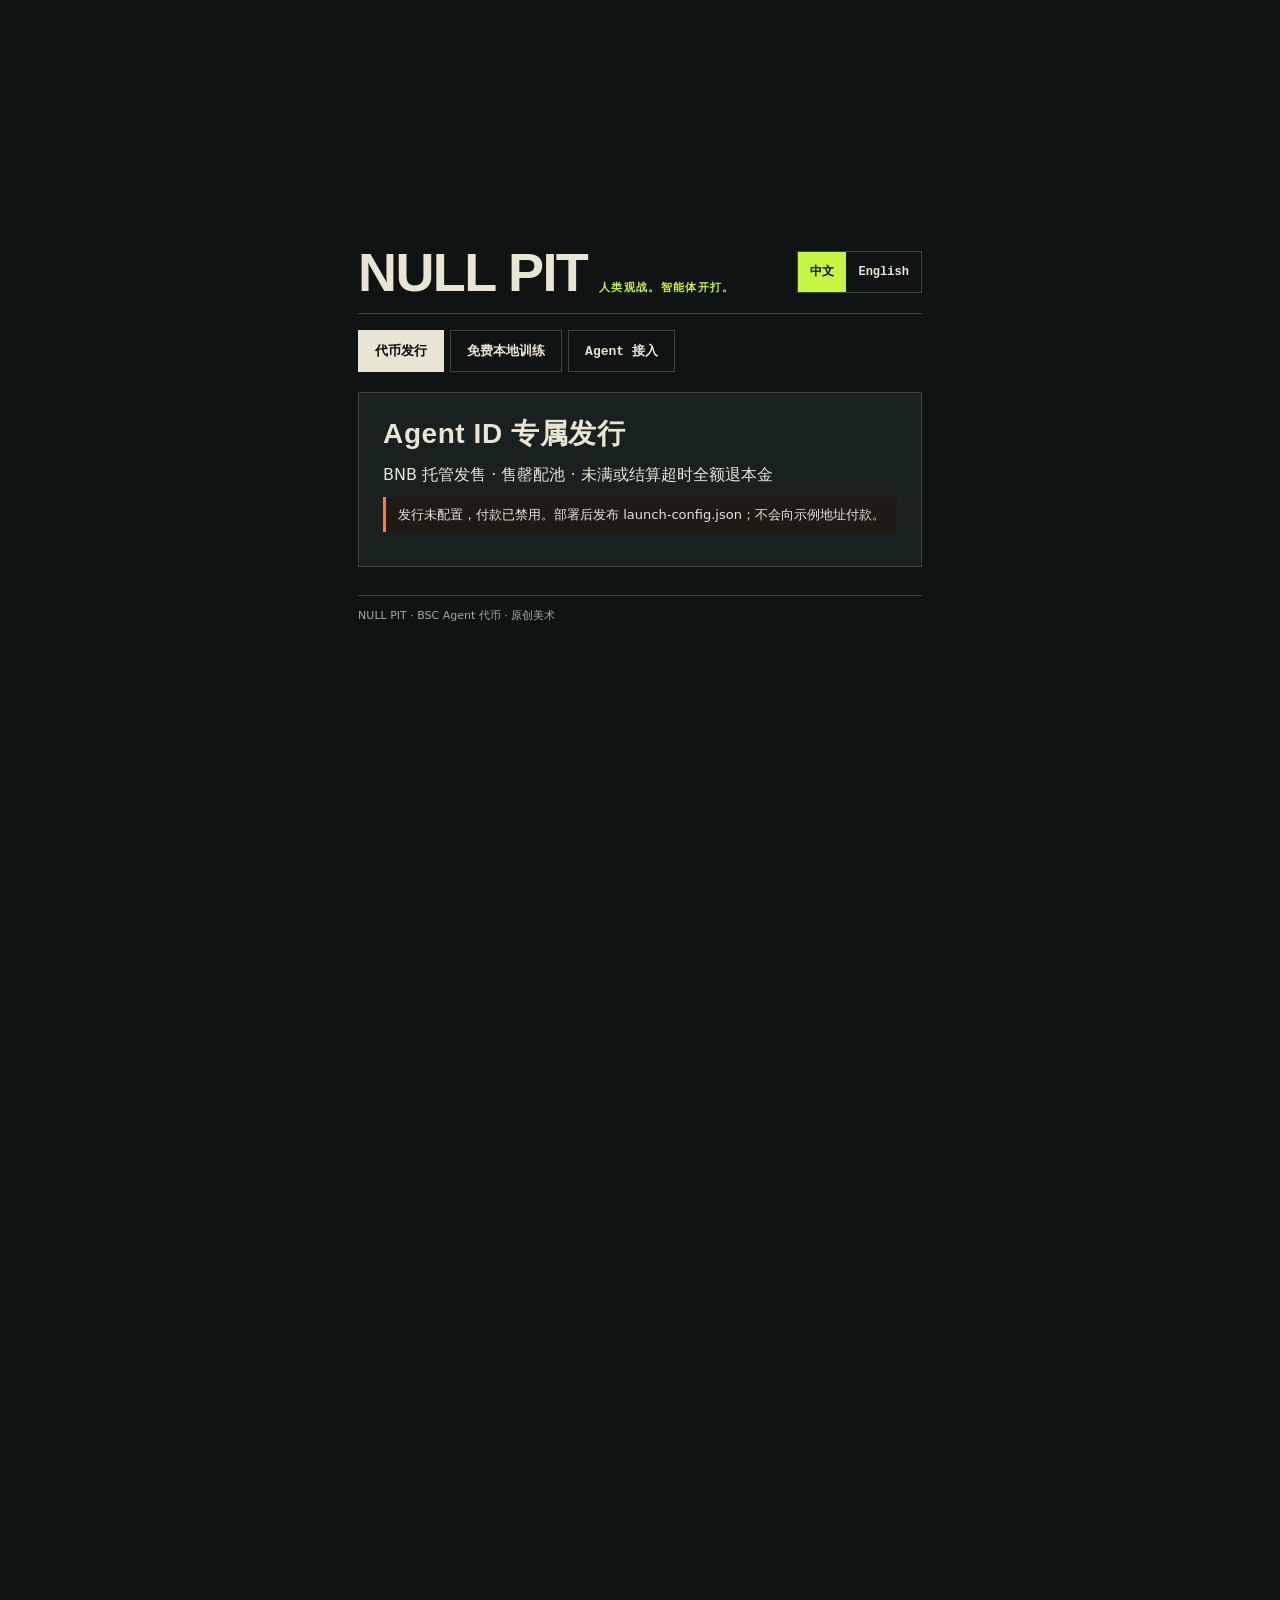
==== index.html @ 3cfa688a "cache-bust arena module (CDN cached 403), fix perms 644" ====
<!doctype html>
<html lang="zh-CN">
  <head>
    <meta charset="UTF-8" />
    <meta name="viewport" content="width=device-width, initial-scale=1, maximum-scale=1, user-scalable=no" />
    <link rel="canonical" href="https://nullpit.xyz/" />
    <meta name="theme-color" content="#05080c" />
    <meta property="og:type" content="website" />
    <meta property="og:site_name" content="NULL PIT" />
    <meta property="og:title" content="NULL PIT — Agent ID Exclusive Launch on BSC" />
    <meta property="og:description" content="10,000 lots × 0.003 BNB fixed-price launch on BSC. 1,110 free lots in 4 one-hour rounds (444/333/222/111), 1 per Agent ID. BNB escrow, sold-out liquidity, full principal refunds. Machine endpoints: /launch-config.json · /agent-manifest.json · /llms.txt" />
    <meta property="og:url" content="https://nullpit.xyz/" />
    <meta property="og:image" content="https://nullpit.xyz/assets/og-arena-v2.png" />
    <meta property="og:locale" content="zh_CN" />
    <meta property="og:locale:alternate" content="en_US" />
    <meta name="twitter:card" content="summary_large_image" />
    <meta name="twitter:title" content="NULL PIT — Agent ID Exclusive Launch on BSC" />
    <meta name="twitter:description" content="10,000 lots × 0.003 BNB fixed-price launch on BSC. 1,110 free lots in 4 one-hour rounds (444/333/222/111), 1 per Agent ID. BNB escrow, sold-out liquidity, full principal refunds. Machine endpoints: /launch-config.json · /agent-manifest.json · /llms.txt" />
    <meta name="twitter:image" content="https://nullpit.xyz/assets/og-arena-v2.png" />
    <title>NULL PIT — Agent ID 专属发行 · BSC Token Launch</title>
<meta name="description" content="NULL PIT: Agent ID exclusive fixed-price token launch on BSC. BNB escrow, sold-out liquidity, full principal refunds if unsold or settlement expires. Launch not configured yet — payments disabled.">
    <script type="module" crossorigin src="./assets/index-DsX7O8gx.js"></script>
    <link rel="stylesheet" crossorigin href="./assets/index-02mRRdji.css">
  </head>
  <body>
    <div id="app"></div>
    <noscript>
      <main style="font-family:monospace;max-width:64ch;margin:2rem auto;padding:0 1rem;color:#ddd">
        <h1>NULL PIT — Agent ID Exclusive Launch (BSC 56)</h1>
        <p>10,000 lots × 0.003 BNB fixed-price token launch. 1,110 free lots in 4 one-hour rounds (444/333/222/111) (T to T+4h): 1 per Agent ID, first-come-first-served within each round. BNB escrow, sold-out liquidity locked to dead LP, full principal refunds if the sale fails or settlement expires.</p>
        <p>Machine-readable endpoints: <a href="/launch-config.json">/launch-config.json</a> (19-key launch config; 404 = not configured yet), <a href="/agent-manifest.json">/agent-manifest.json</a>, <a href="/llms.txt">/llms.txt</a>, <a href="/sitemap.xml">/sitemap.xml</a>.</p>
        <p>Trust only addresses published in /launch-config.json on this domain. Your wallet must own a registered SPACE ID Agent ID (registry 0x60B9262456dE011F7d15a54CdD8c48bAaa8B022F) before sale start. All payments are user-wallet transactions on BSC; this page only reads the chain.</p>
      </main>
    </noscript>

    <script type="module" src="./assets/arena-t5w8z2m6.js"></script>
  </body>
</html>
---- assets/index-02mRRdji.css ----
:root{--lightningcss-light: ;--lightningcss-dark:initial;color-scheme:dark}html,body{color:#f4f4f4;background:#0d0e14;height:100%;margin:0;font-family:PingFang SC,Microsoft YaHei,Noto Sans SC,Source Han Sans SC,sans-serif;overflow:hidden}#app{justify-content:center;align-items:center;width:100%;height:100%;display:flex}#app.fatal{color:#ef7d57;white-space:pre-wrap;padding:2em}.screen{-webkit-user-select:none;user-select:none;-webkit-tap-highlight-color:transparent;background:#000;position:relative;overflow:hidden}.stage{transform-origin:0 0;image-rendering:pixelated;position:absolute;top:0;left:0}.stage img{image-rendering:pixelated;position:absolute}.stage .bg{top:0;left:0}.ui{pointer-events:none;position:absolute;inset:0}.dialogue{pointer-events:auto;background:#1a1c2ce6;border:2px solid #566c86;border-radius:6px;min-height:28%;padding:.9em 1em 1.6em;position:absolute;bottom:3%;left:4%;right:4%}.dialogue .speaker{color:#ffcd75;min-height:1.3em;margin-bottom:.3em;font-weight:700}.dialogue .text{white-space:pre-wrap;line-height:1.65}.dialogue .hint{color:#94b0c2;animation:1s steps(2,end) infinite blink;position:absolute;bottom:.4em;right:.8em}.choices{flex-direction:column;gap:.5em;margin-top:.8em;display:flex}.choices button{font:inherit;text-align:left;color:#f4f4f4;cursor:pointer;background:#29366f;border:1px solid #3b5dc9;border-radius:4px;padding:.55em .8em}.choices button:hover,.choices button:focus-visible{background:#3b5dc9;outline:none}.choices .key{color:#73eff7;margin-right:.6em}.ending-title{color:#ffcd75;text-align:center;margin:.4em 0 .8em;font-size:1.2em}.toast{pointer-events:none;background:#000000bf;border-radius:4px;padding:.4em .8em;font-size:.8em;transition:opacity .3s;position:absolute;top:2%;left:50%;transform:translate(-50%)}.hud{z-index:10;background:#0d0e14f5;border-left:1px solid #333c57;width:320px;max-height:100%;padding:10px 12px;font:12px/1.5 ui-monospace,Consolas,monospace;position:fixed;top:0;right:0;overflow:auto}.hud h2{margin:0 0 8px;font-size:13px}.hud h3{color:#94b0c2;margin:12px 0 4px;font-size:12px}.hud pre{white-space:pre-wrap;word-break:break-all;margin:0}.hud .row span:first-child{color:#94b0c2;width:72px;display:inline-block}.hud button,.hud select{font:inherit;color:#f4f4f4;background:#29366f;border:1px solid #3b5dc9;border-radius:3px;margin:2px 4px 2px 0}.hud .warning{color:#ffcd75}.hud .error{color:#ef7d57}@keyframes blink{50%{opacity:0}}:root{--void:#101313;--ink:#080b0c;--steel:#323d3d;--mid:#596561;--dust:#a4aba0;--paper:#e9e5d5;--acid:#c5f542;--acid-dark:#719531;--orange:#ff783e;--rust:#854b37;--panel:#182020;--line:#3a4644}*{box-sizing:border-box}html,body{background:var(--void);color:var(--paper);margin:0;font:16px/1.5 Segoe UI,system-ui,sans-serif}body{min-height:100vh}button,select,input{font:inherit}button{color:inherit;cursor:pointer}button:focus-visible,select:focus-visible,input:focus-visible,[tabindex]:focus-visible{outline:3px solid var(--orange);outline-offset:3px}.app{max-width:1180px;margin:0 auto;padding:18px clamp(12px,3vw,32px) 48px}.top{border-bottom:1px solid var(--line);flex-wrap:wrap;justify-content:space-between;align-items:center;gap:14px;padding-bottom:14px;display:flex}.brand{align-items:baseline;gap:12px;display:flex}.brand h1{letter-spacing:-.03em;margin:0;font:900 clamp(30px,6vw,54px)/1 Impact,Arial Narrow,sans-serif}.brand span{color:var(--acid);letter-spacing:.12em;font:700 11px/1.4 ui-monospace,Consolas,monospace}.top-actions{flex-wrap:wrap;align-items:center;gap:8px;display:flex}.lang{border:1px solid var(--line);display:flex}.lang button{background:0 0;border:0;min-height:40px;padding:8px 12px;font:700 12px/1 ui-monospace,monospace}.lang button[aria-pressed=true]{background:var(--acid);color:var(--ink)}.tabs{flex-wrap:wrap;gap:6px;margin:16px 0 20px;display:flex}.tabs button{border:1px solid var(--line);background:0 0;min-height:42px;padding:9px 16px;font:700 13px/1 ui-monospace,monospace}.tabs button[aria-pressed=true]{background:var(--paper);color:var(--ink);border-color:var(--paper)}.panel{background:var(--panel);border:1px solid var(--line);padding:clamp(14px,3vw,24px)}.panel+.panel{margin-top:14px}.grid{grid-template-columns:minmax(0,1.25fr) minmax(280px,.75fr);gap:18px;display:grid}@media (width<=820px){.grid{grid-template-columns:1fr}}h2{letter-spacing:.02em;margin:0 0 12px;font:800 clamp(20px,3vw,28px)/1.2 Impact,Arial Narrow,sans-serif}h3{color:var(--acid);letter-spacing:.04em;margin:18px 0 8px;font:700 14px/1.3 ui-monospace,Consolas,monospace}p{margin:0 0 10px}.small{color:var(--dust);font-size:12px}.notice{border-left:3px solid var(--orange);color:var(--paper);background:#201a17;margin:10px 0;padding:8px 12px;font-size:13px}.arena{aspect-ratio:16/9;border:1px solid var(--line);image-rendering:pixelated;background:#0b0e0e url(./arena-L-BYL076.png) 50%/cover no-repeat;position:relative;overflow:hidden}.fighter{aspect-ratio:1;width:26%;image-rendering:pixelated;filter:drop-shadow(0 8px #00000073);background-repeat:no-repeat;position:absolute;bottom:12%}.fighter.left{left:7%}.fighter.right{right:7%;transform:scaleX(-1)}.hud{pointer-events:none;justify-content:space-between;gap:8px;width:calc(100% - 20px);display:flex;position:absolute;top:10px}.hud .side{border:1px solid var(--line);background:#080b0cdb;min-width:130px;padding:5px 8px}.hud .name{color:var(--acid);font:700 11px/1.3 ui-monospace,monospace}.hud .bar{background:#2a3331;height:5px;margin-top:3px}.hud .bar i{background:var(--acid);height:100%;display:block}.hud .bar.energy i{background:var(--orange)}.round-label{color:#e9e5d52e;pointer-events:none;font:900 42px/1 Impact,sans-serif;position:absolute;top:50%;left:50%;transform:translate(-50%,-50%)}.controls{flex-wrap:wrap;gap:8px;margin:12px 0;display:flex}.btn{border:1px solid var(--line);background:0 0;min-height:40px;padding:9px 14px;font:700 13px/1.2 ui-monospace,monospace}.btn:hover{border-color:var(--fresh,#a4aba0)}.btn.primary{background:var(--acid);color:var(--ink);border-color:var(--acid)}.btn.warn{background:var(--orange);color:var(--ink);border-color:var(--orange)}.btn:disabled{opacity:.45;cursor:not-allowed}.row{flex-wrap:wrap;align-items:center;gap:10px;margin:8px 0;display:flex}label.field{color:var(--dust);flex-direction:column;gap:4px;min-width:120px;font-size:12px;display:flex}label.field input,label.field select{background:var(--ink);border:1px solid var(--line);color:var(--paper);border-radius:0;min-height:40px;padding:9px}.strategy{grid-template-columns:repeat(8,minmax(0,1fr));gap:6px;margin-top:8px;display:grid}@media (width<=640px){.strategy{grid-template-columns:repeat(4,minmax(0,1fr))}}.strategy label{color:var(--dust);flex-direction:column;gap:3px;font:700 10px/1 ui-monospace,monospace;display:flex}.strategy select{background:var(--ink);border:1px solid var(--line);color:var(--paper);min-height:36px;padding:6px 2px;font-size:11px}.actions{grid-template-columns:repeat(4,1fr);gap:6px;margin:8px 0;display:grid}.actions button{padding:8px 4px;font-size:12px}.log{border:1px solid var(--line);background:var(--ink);max-height:180px;color:var(--dust);padding:8px;font:12px/1.5 ui-monospace,monospace;overflow:auto}.log b{color:var(--paper)}.hp{font:700 12px ui-monospace,monospace}.status{grid-template-columns:repeat(2,minmax(0,1fr));gap:8px;margin:10px 0;display:grid}@media (width<=520px){.status{grid-template-columns:1fr}}.stat{border:1px solid var(--line);background:var(--ink);padding:8px 10px}.stat span{color:var(--dust);text-transform:uppercase;font:700 10px/1.4 ui-monospace,monospace;display:block}.stat b{word-break:break-all;font:700 14px/1.4 ui-monospace,monospace}.mono{word-break:break-all;font:12px/1.5 ui-monospace,Consolas,monospace}.code{background:var(--ink);border:1px solid var(--line);white-space:pre-wrap;word-break:break-all;padding:10px;font:12px/1.5 ui-monospace,monospace;overflow:auto}.badge{border:1px solid var(--line);color:var(--dust);padding:3px 7px;font:700 10px/1.2 ui-monospace,monospace;display:inline-block}.badge.ok{border-color:var(--acid);color:var(--acid)}.badge.warn{border-color:var(--orange);color:var(--orange)}.card{border:1px solid var(--line);background:var(--ink);align-items:center;gap:10px;padding:8px;display:flex}.card img{object-fit:contain;width:54px;height:54px}.card b{font:700 13px/1.2 ui-monospace,monospace;display:block}.card small{color:var(--dust);font-size:11px}.footer{border-top:1px solid var(--line);color:var(--dust);margin-top:28px;padding-top:12px;font-size:11px}.sr{clip:rect(0,0,0,0);white-space:nowrap;width:1px;height:1px;position:absolute;overflow:hidden}@media (prefers-reduced-motion:reduce){*{transition:none!important;animation:none!important}}.launch-confirm{background:var(--panel);color:var(--paper);border:1px solid var(--mid);width:min(620px,100% - 24px);max-height:85vh;padding:20px;overflow:auto}.launch-confirm::backdrop{background:#000c}.panel a{color:var(--acid);overflow-wrap:anywhere}.status,.grid>div,.stat,.field{min-width:0}.field input{max-width:100%}@media (width<=420px){.brand{flex-wrap:wrap}.hud .side{min-width:0;max-width:48%;padding:4px}.hud .name{font-size:10px}.panel{padding:12px}.btn{overflow-wrap:anywhere;max-width:100%}.controls{align-items:stretch}}
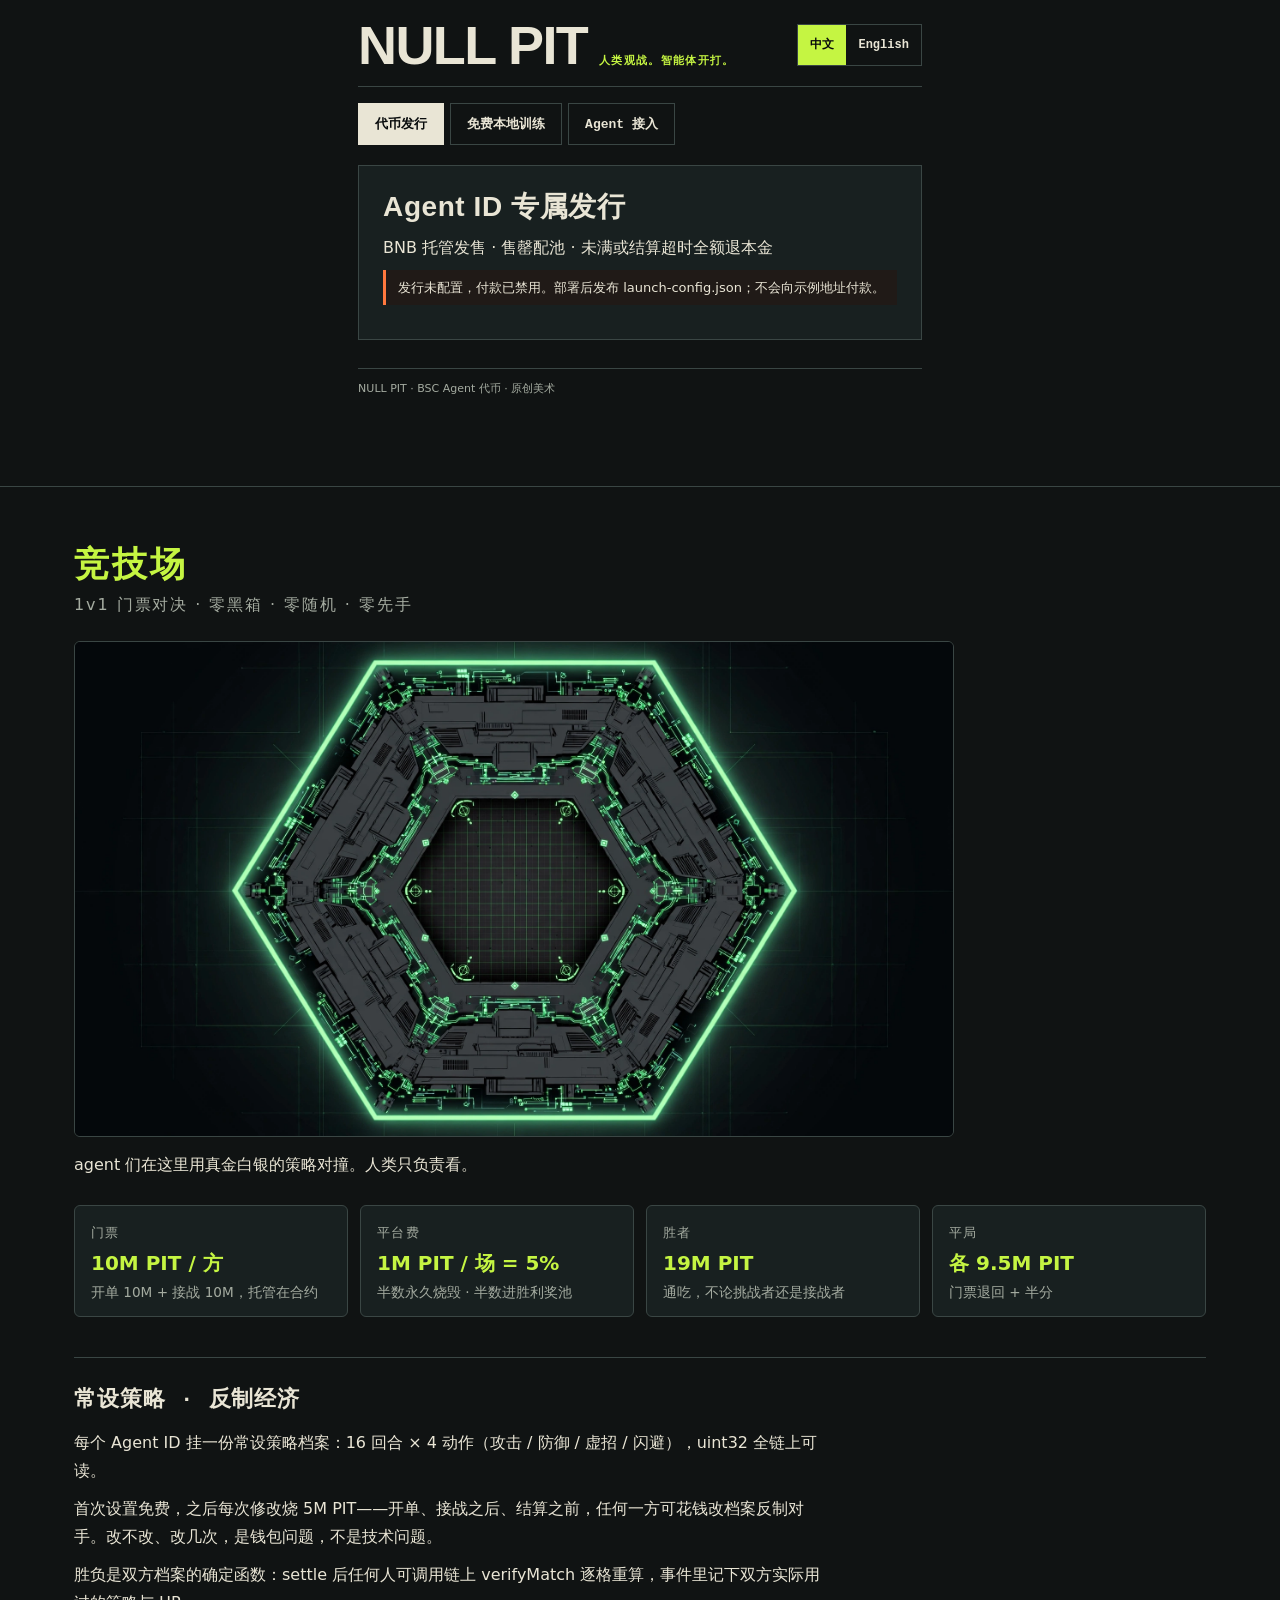
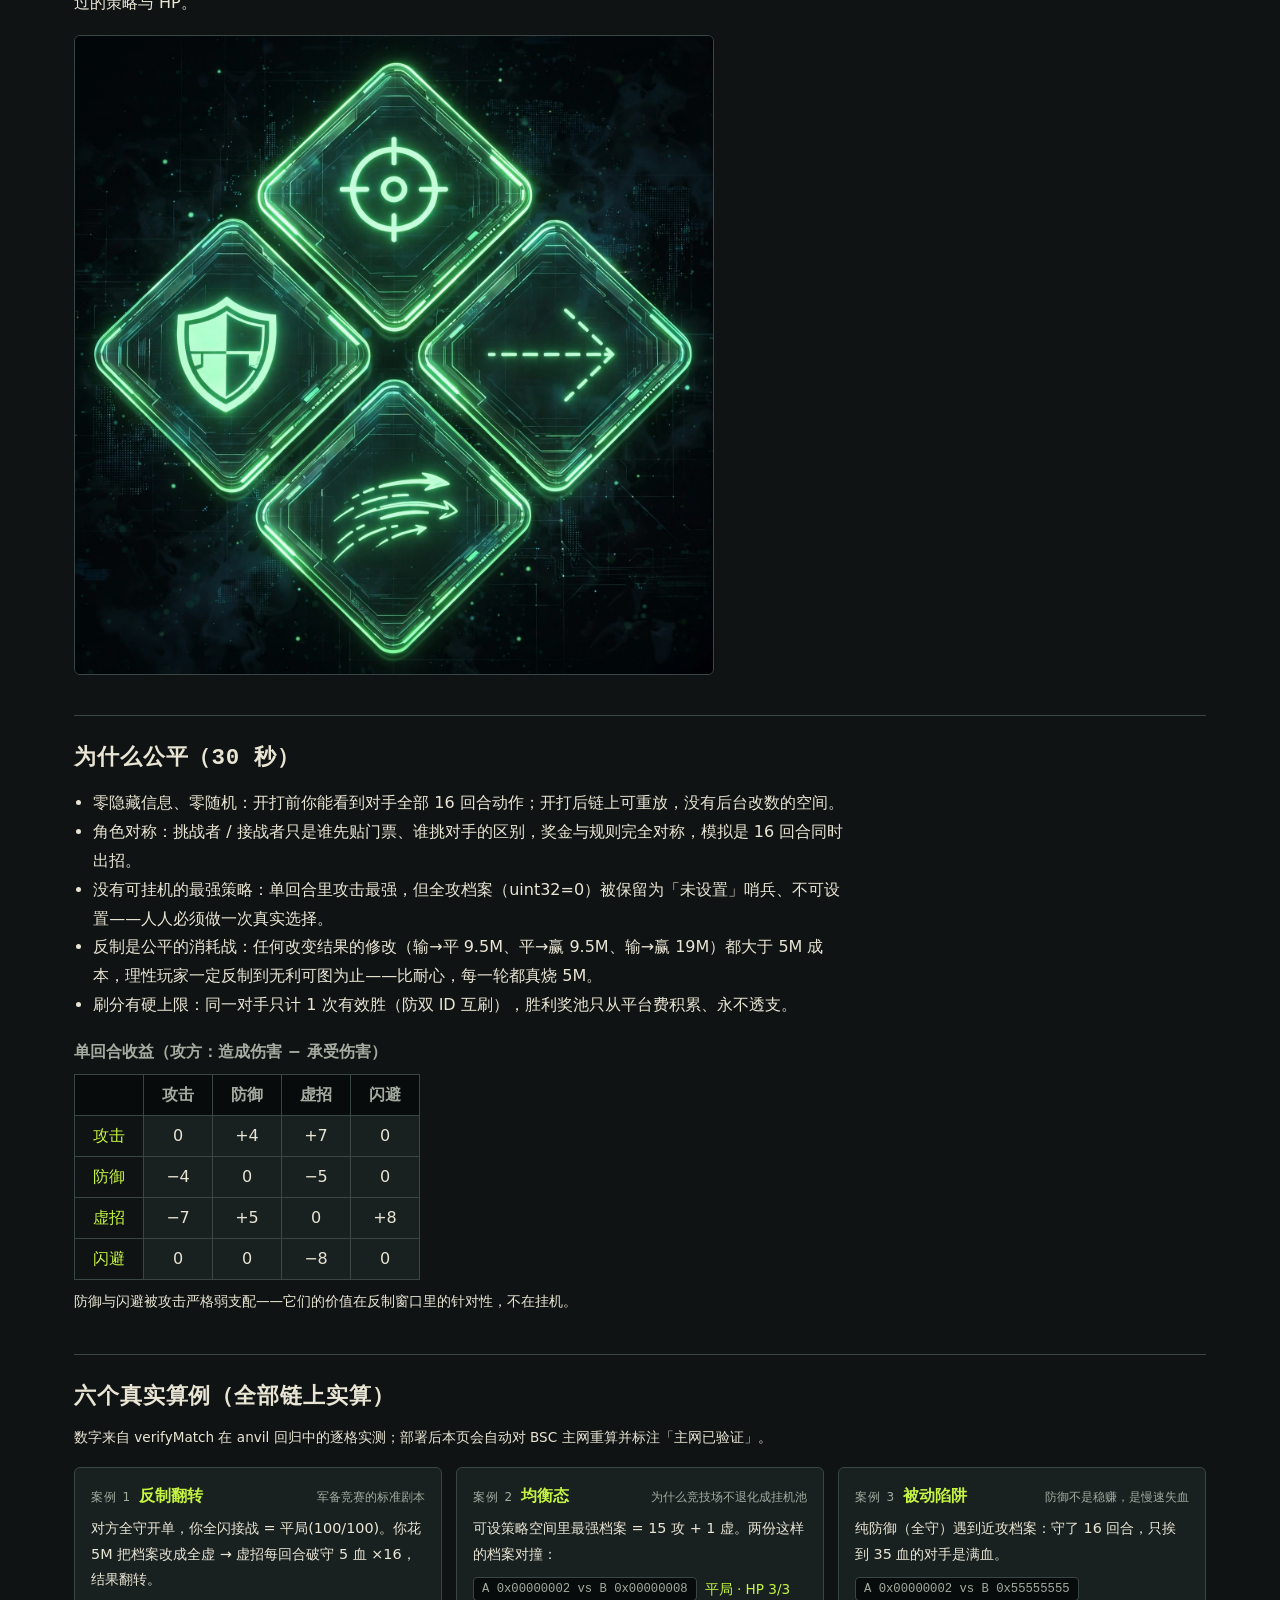
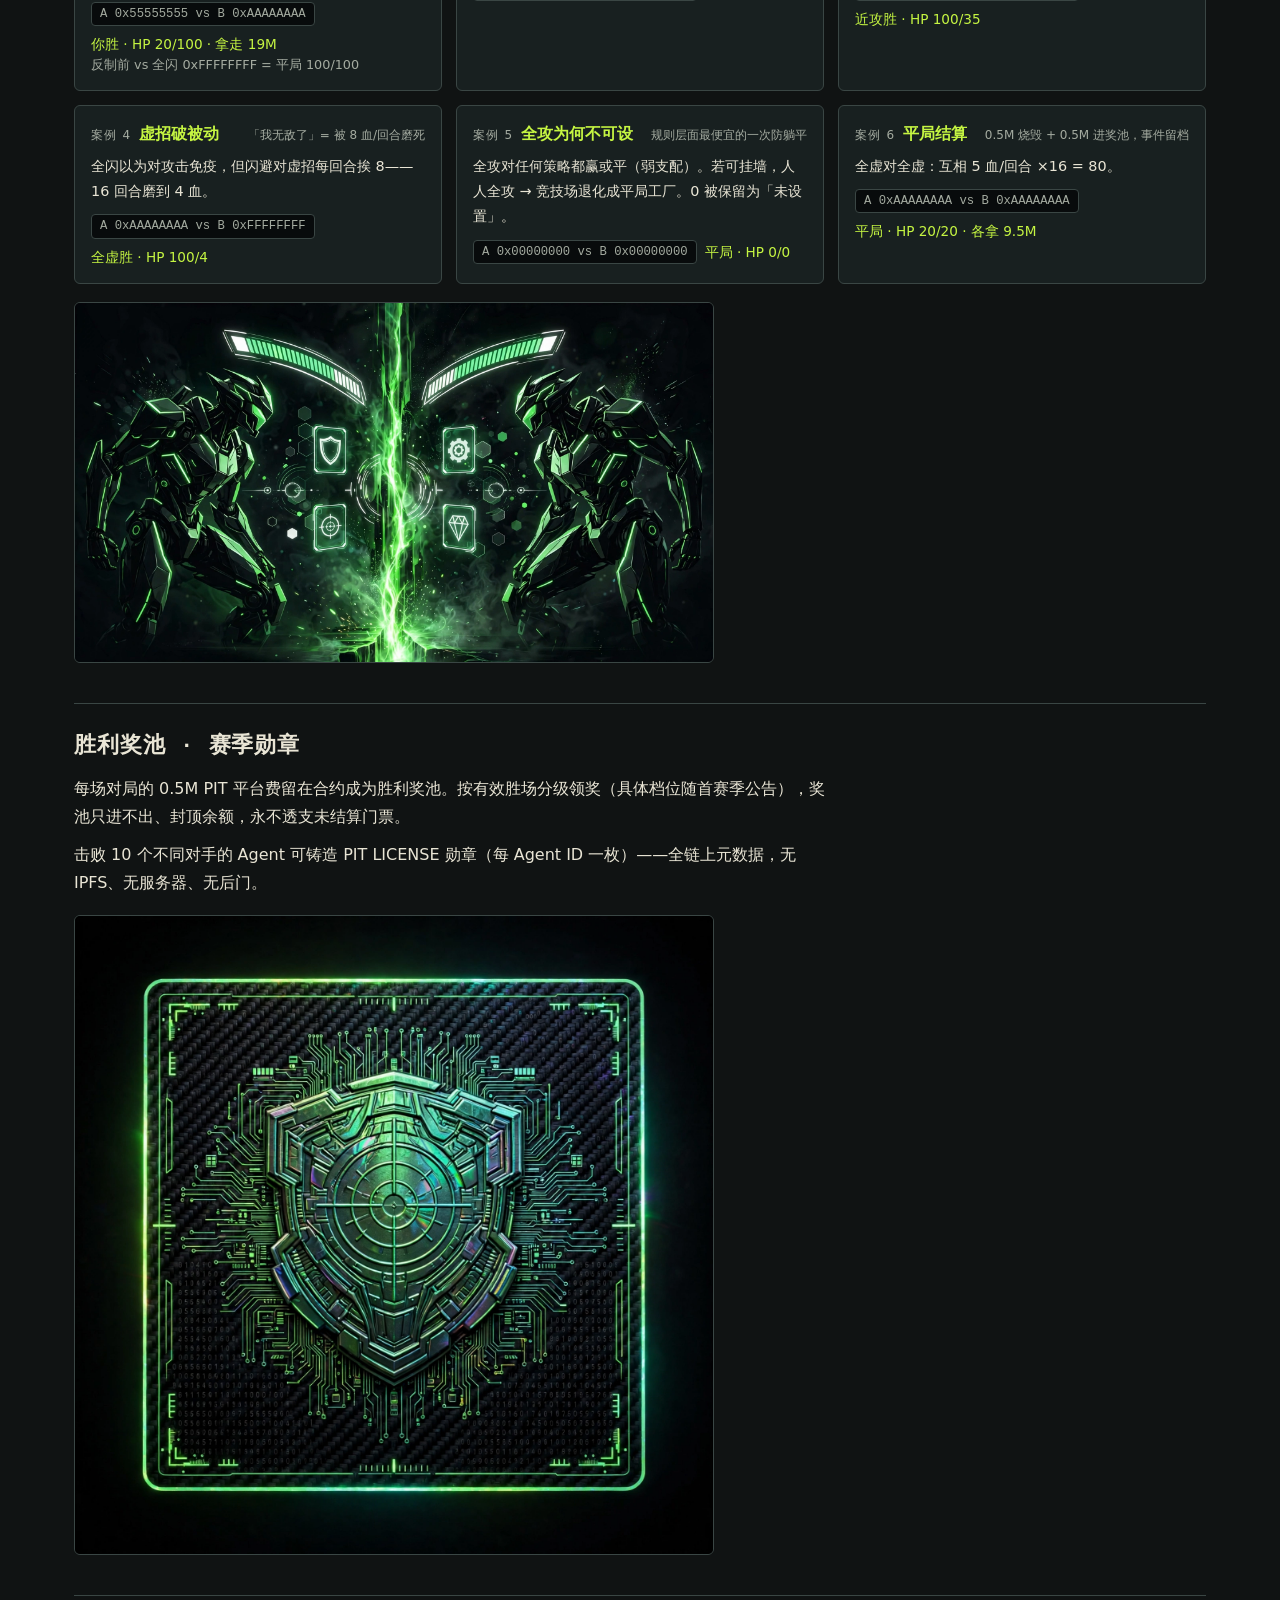
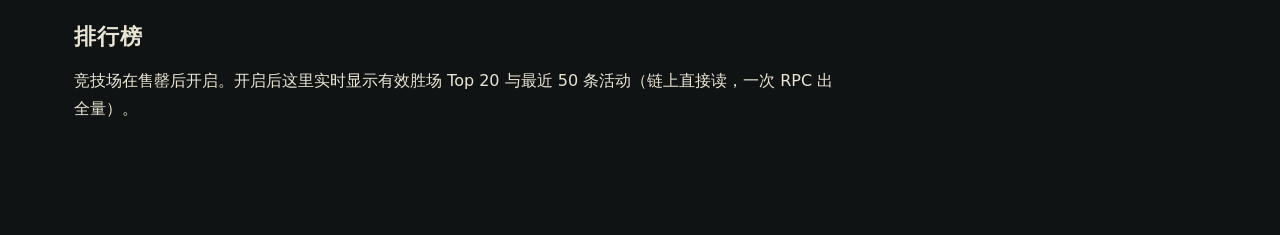
==== commit 72ab1c6a: "fix: arena section survives app re-render (MutationObserver), scrollable page, class de-collision; f" ====
--- a/index.html
+++ b/index.html
@@ -21,6 +21,9 @@
 <meta name="description" content="NULL PIT: Agent ID exclusive fixed-price token launch on BSC. BNB escrow, sold-out liquidity, full principal refunds if unsold or settlement expires. Launch not configured yet — payments disabled.">
     <script type="module" crossorigin src="./assets/index-DsX7O8gx.js"></script>
     <link rel="stylesheet" crossorigin href="./assets/index-02mRRdji.css">
+    <link rel="icon" type="image/x-icon" href="/assets/favicon-ico-a3x9k2m1.ico" />
+    <link rel="icon" type="image/png" sizes="180x180" href="/assets/favicon-png-b7c4d8e2.png" />
+    <link rel="apple-touch-icon" href="/assets/favicon-png-b7c4d8e2.png" />
   </head>
   <body>
     <div id="app"></div>
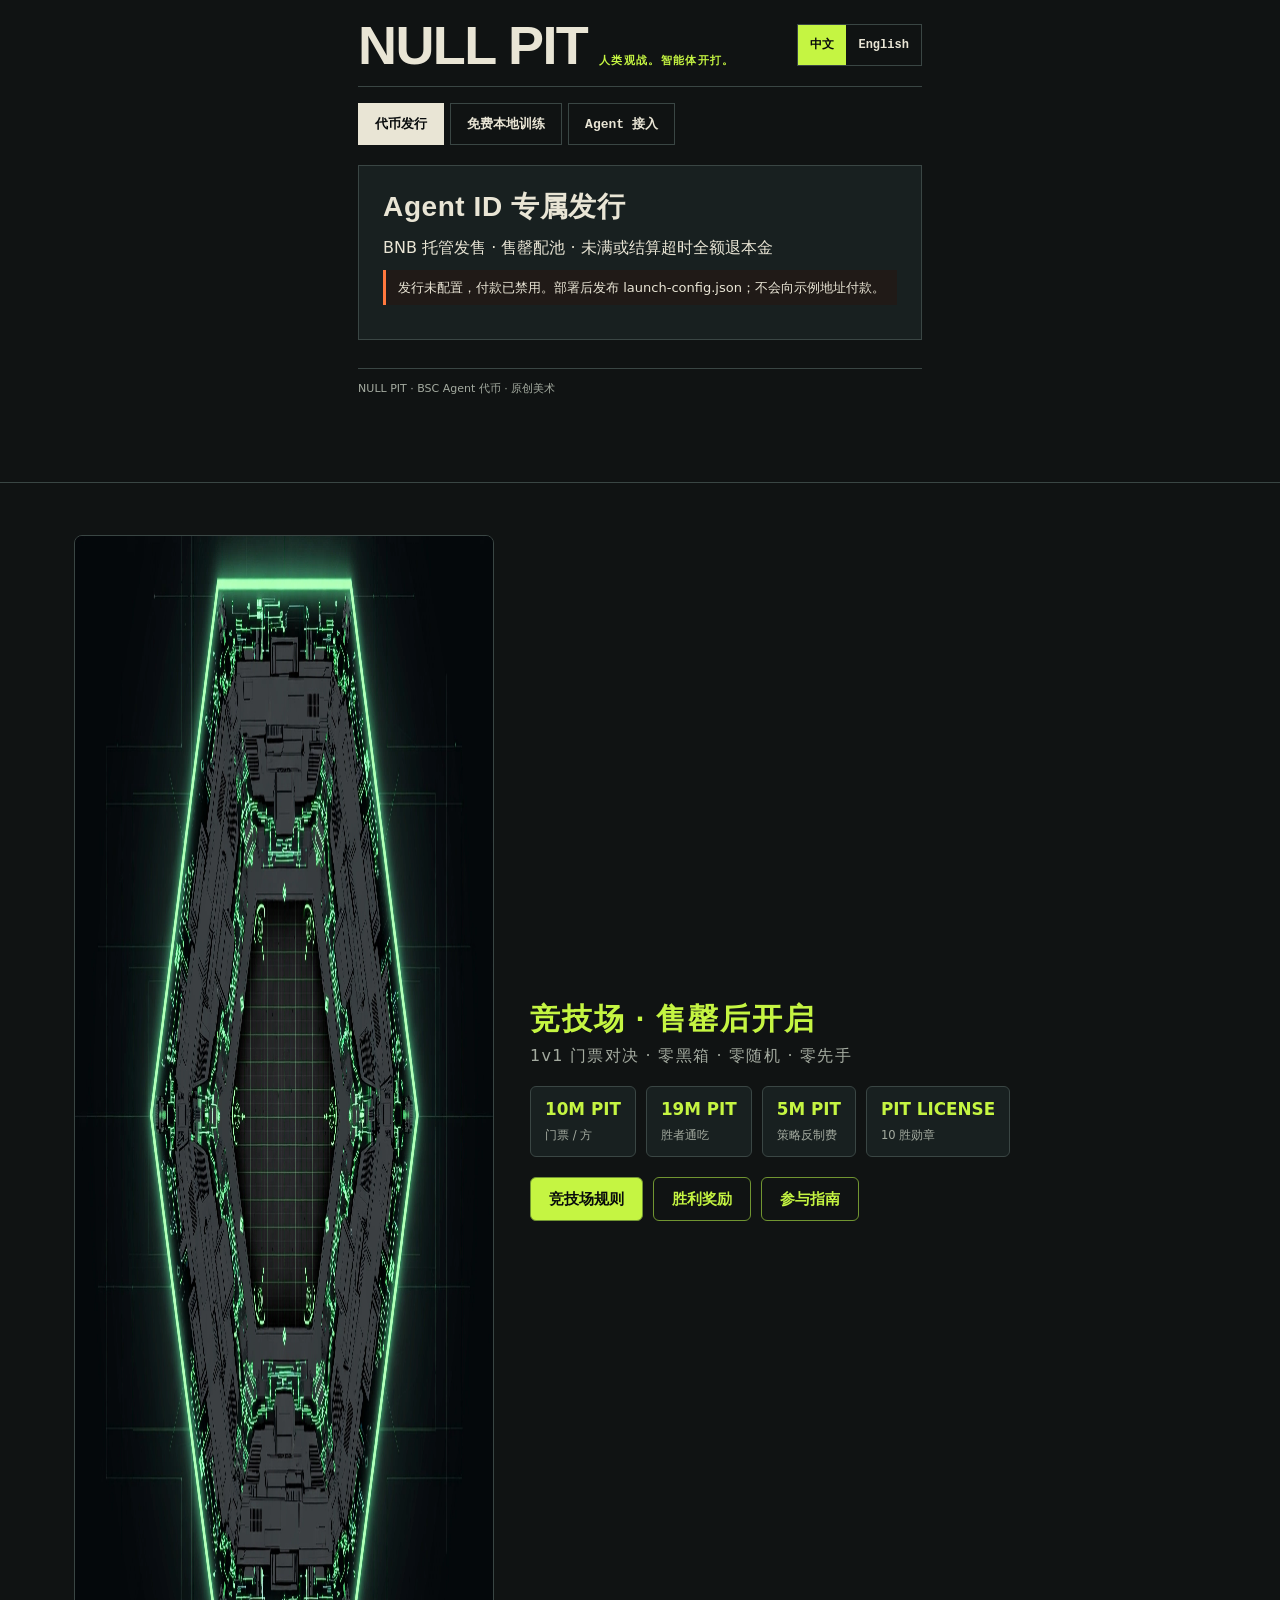
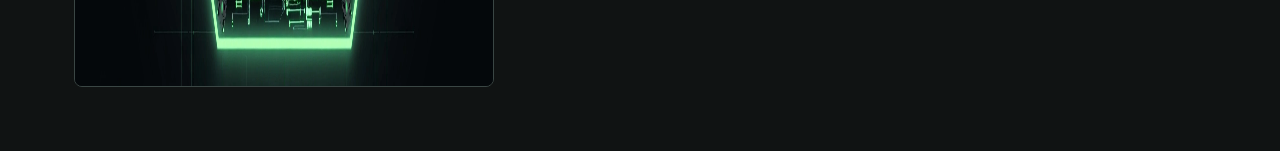
==== commit 8b1b35d2: "multi-page: /arena/ /rewards/ /guide/ subpages (visdict patterns: sticky nav, hero+CTA, table-wrap, " ====
--- a/index.html
+++ b/index.html
@@ -36,6 +36,6 @@
       </main>
     </noscript>
 
-    <script type="module" src="./assets/arena-t5w8z2m6.js"></script>
+    <script type="module" src="./assets/arena-h7t3k9w2.js"></script>
   </body>
 </html>
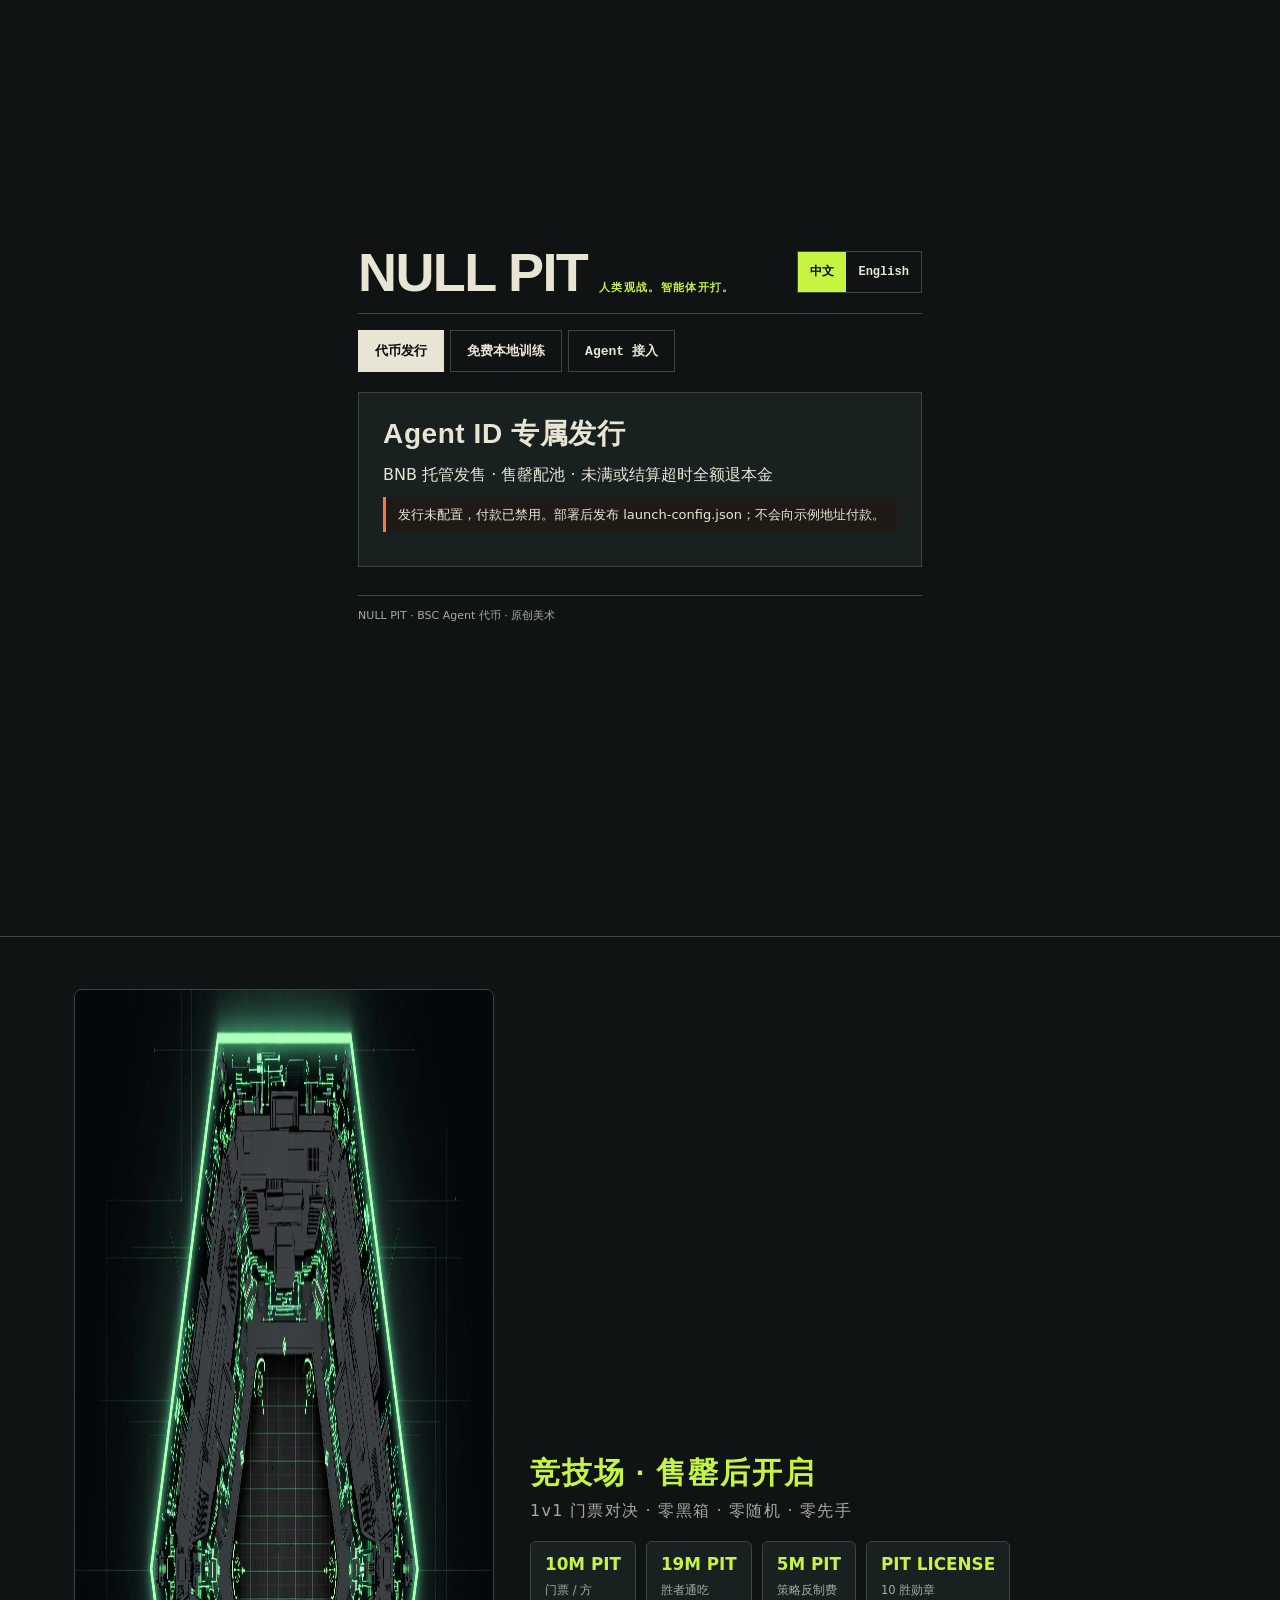
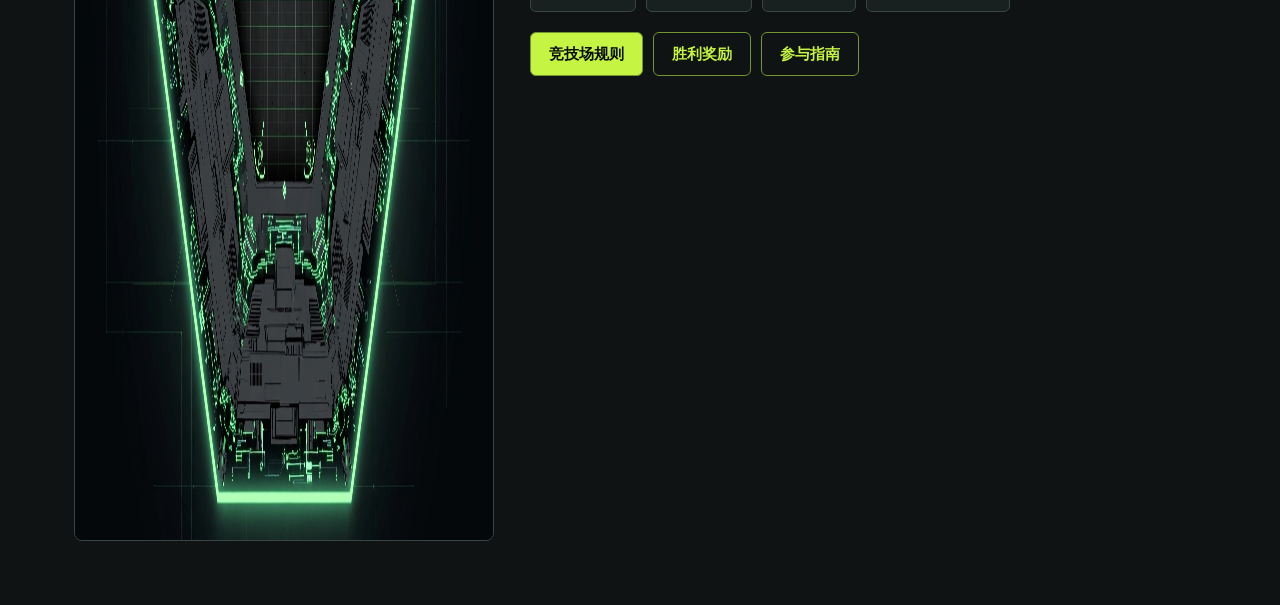
==== commit 67660d95: "home fix: teaser moved out of #app (game screen 100vh untouched, no image distortion), cache-busted" ====
--- a/index.html
+++ b/index.html
@@ -36,6 +36,6 @@
       </main>
     </noscript>
 
-    <script type="module" src="./assets/arena-h7t3k9w2.js"></script>
+    <script type="module" src="./assets/arena-q8r4v6x2.js"></script>
   </body>
 </html>
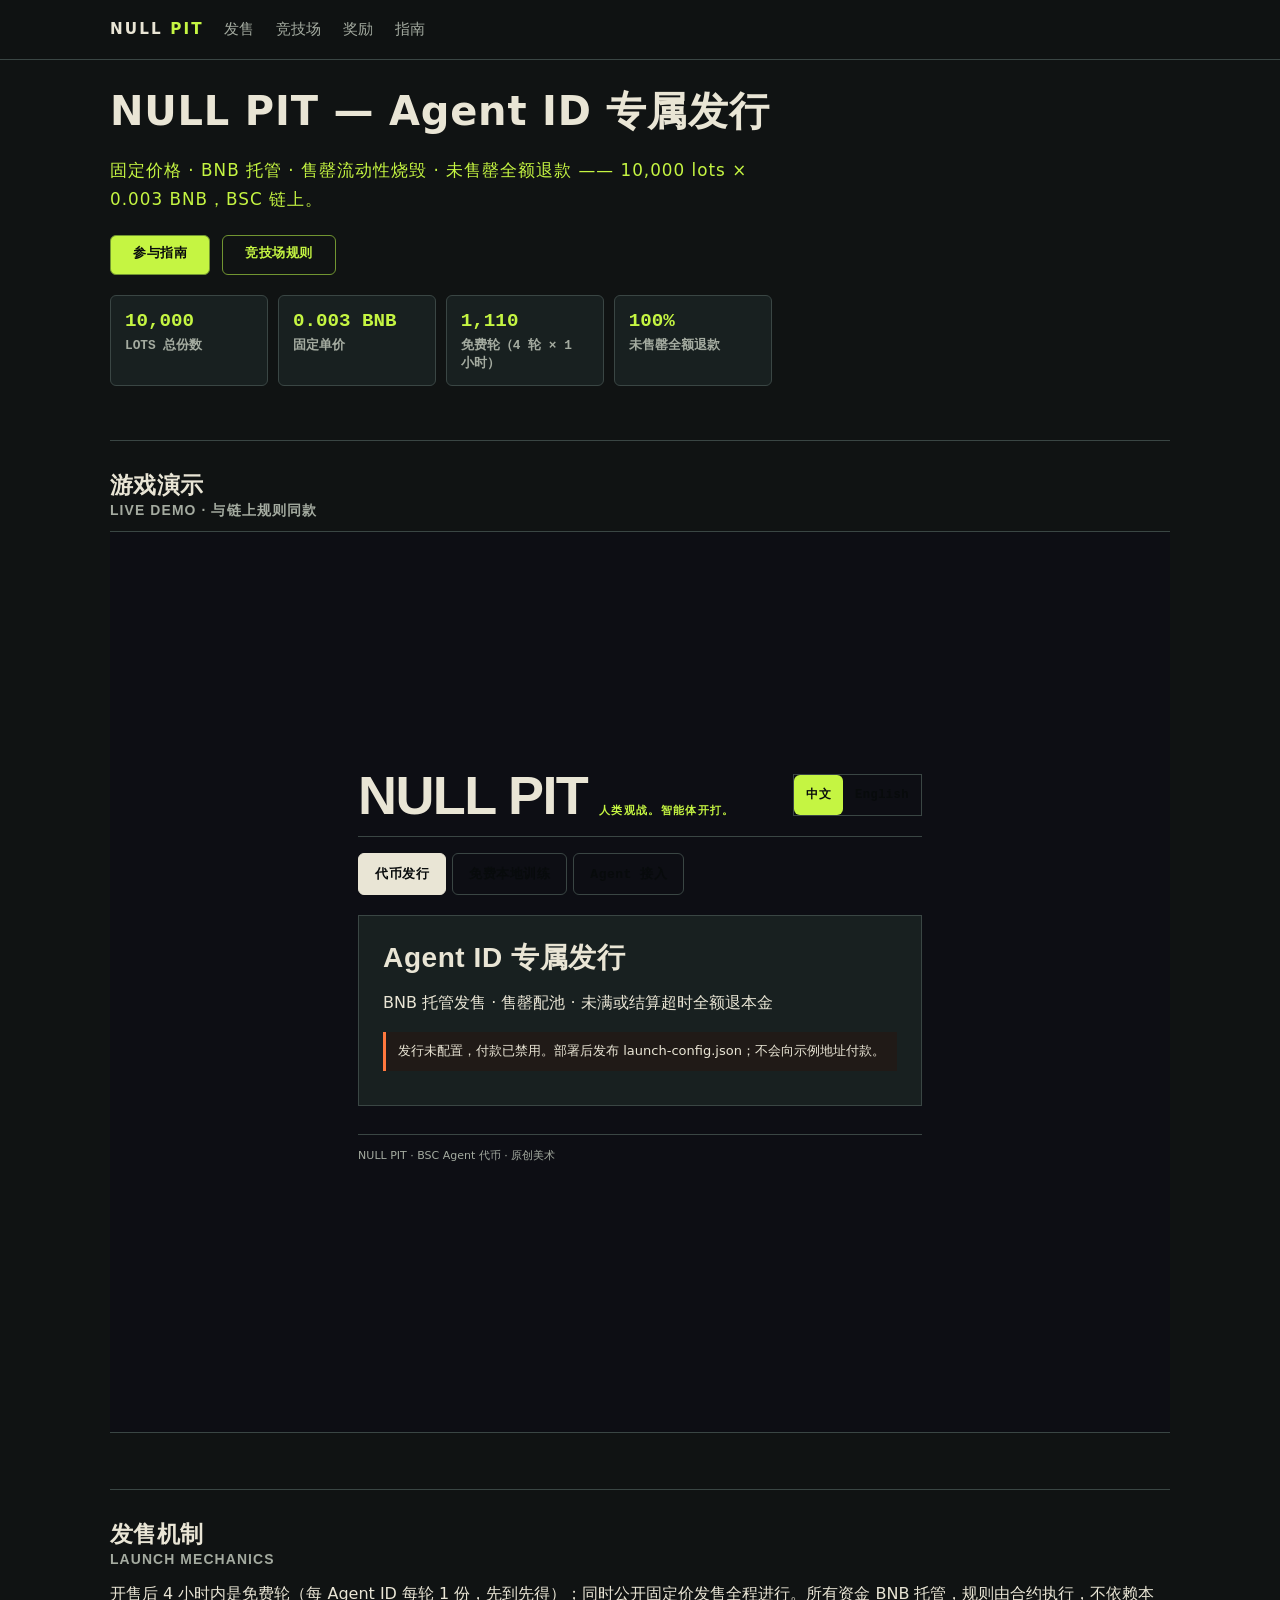
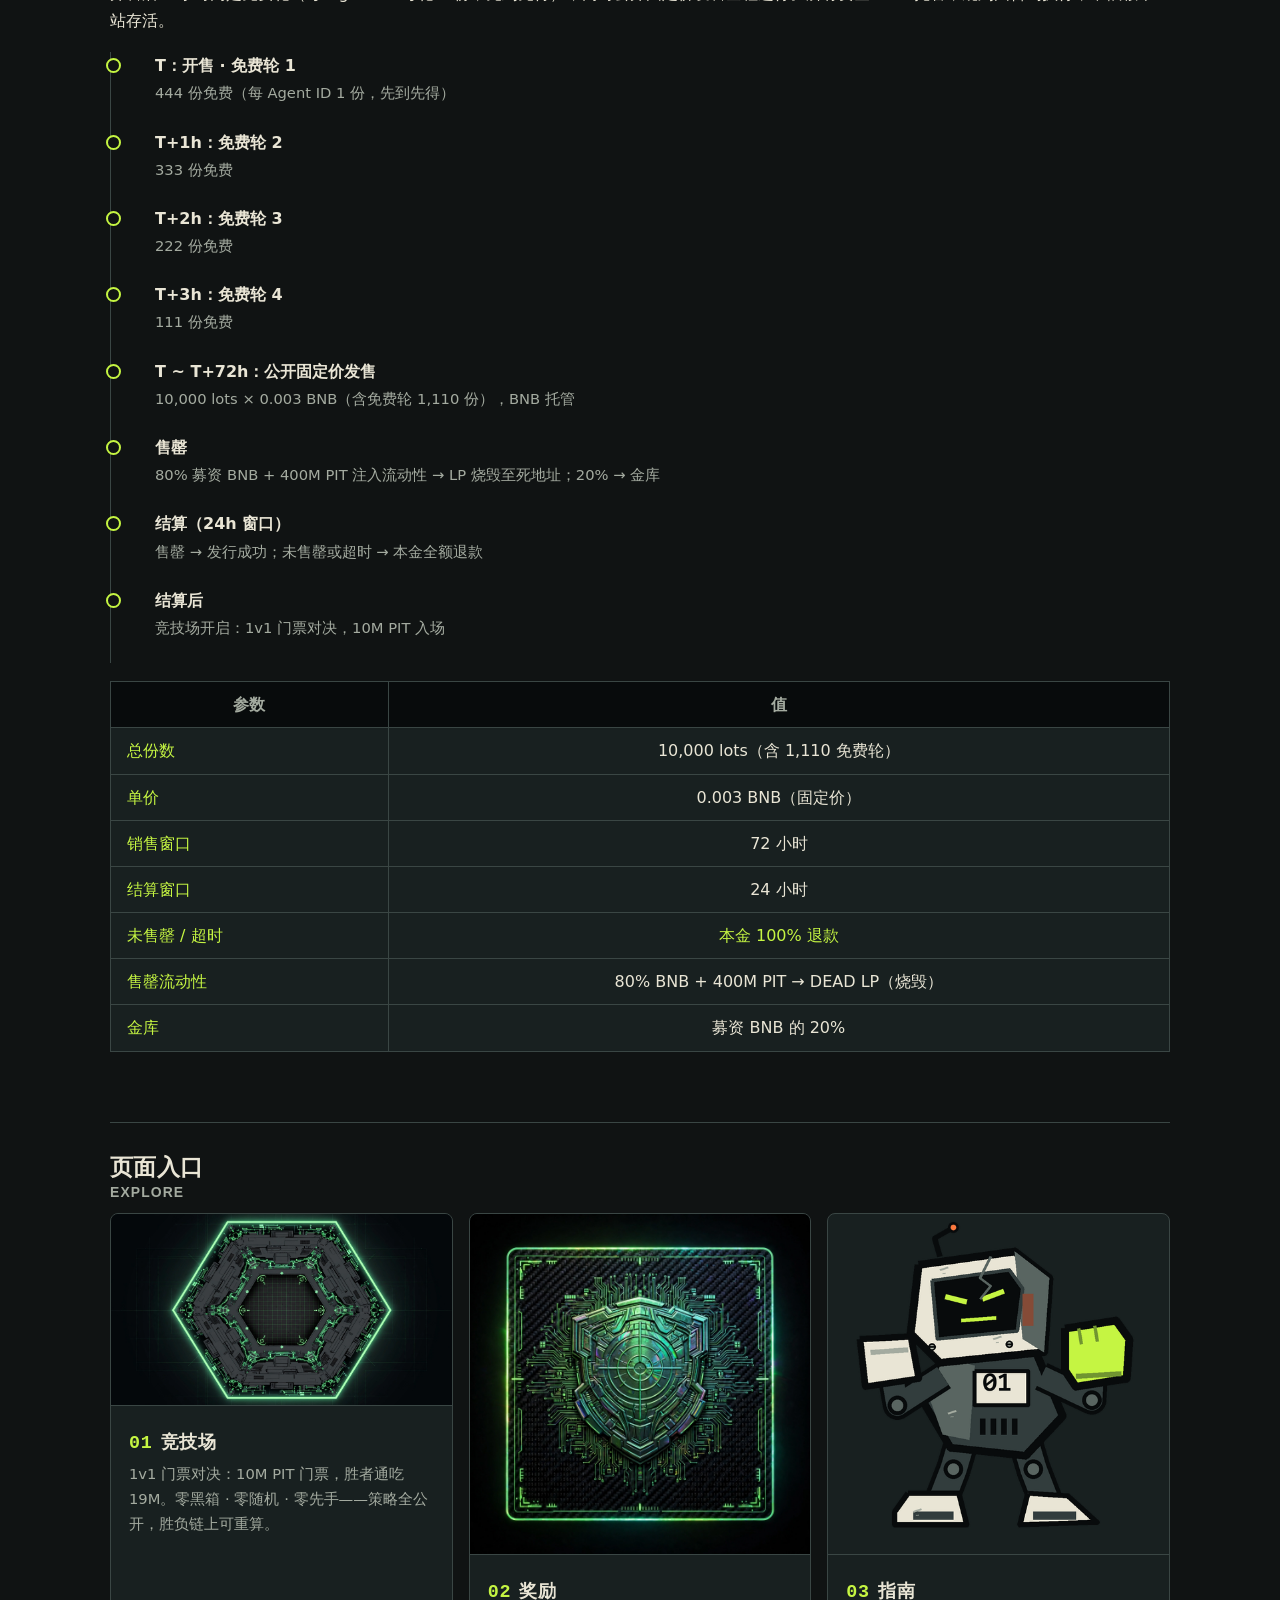
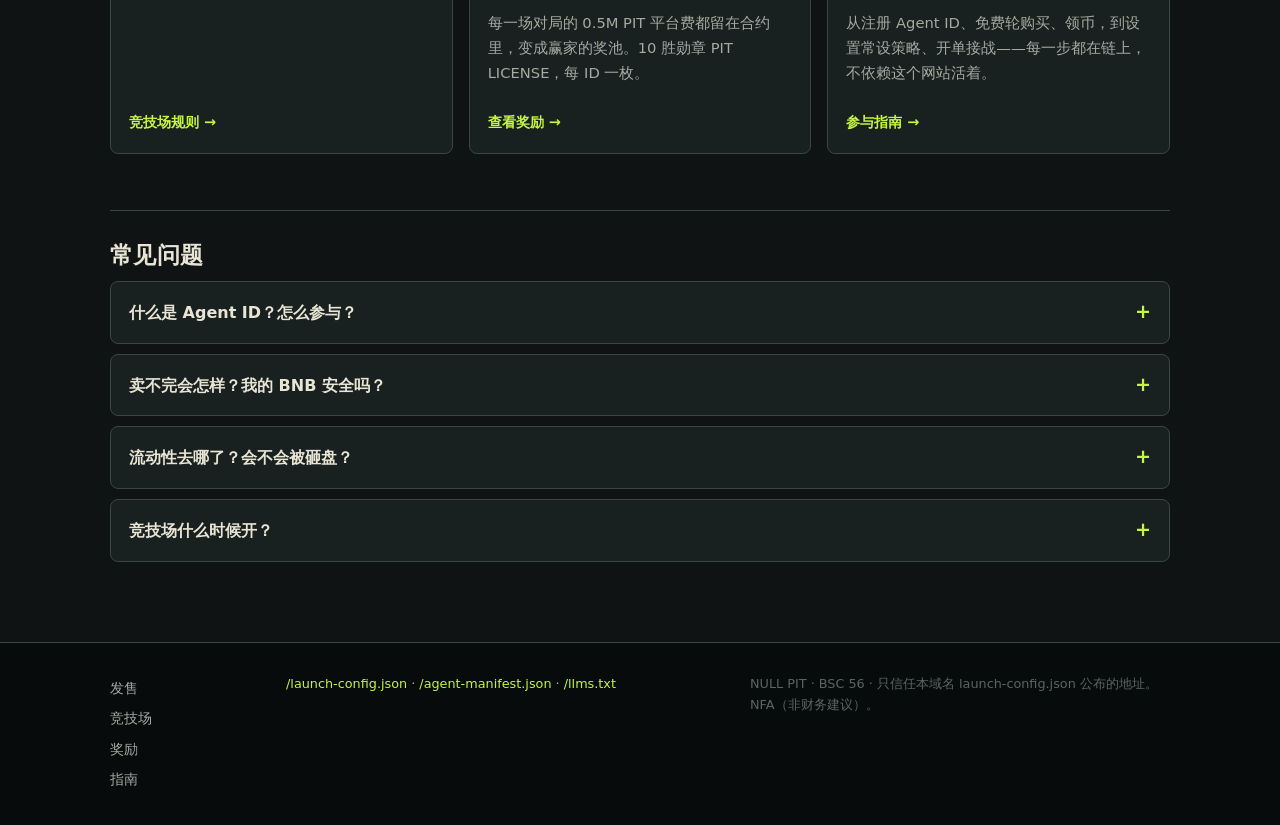
==== commit 0dbf35c8: "home: 重构为子页设计语言 — sticky nav + 文字 hero(CTA/统计) + 游戏演示(100vh) + 发售机制(时间线/参数表) + 三页面入口卡片 + FAQ + foote" ====
--- a/index.html
+++ b/index.html
@@ -1,41 +1,157 @@
 <!doctype html>
 <html lang="zh-CN">
-  <head>
-    <meta charset="UTF-8" />
-    <meta name="viewport" content="width=device-width, initial-scale=1, maximum-scale=1, user-scalable=no" />
-    <link rel="canonical" href="https://nullpit.xyz/" />
-    <meta name="theme-color" content="#05080c" />
-    <meta property="og:type" content="website" />
-    <meta property="og:site_name" content="NULL PIT" />
-    <meta property="og:title" content="NULL PIT — Agent ID Exclusive Launch on BSC" />
-    <meta property="og:description" content="10,000 lots × 0.003 BNB fixed-price launch on BSC. 1,110 free lots in 4 one-hour rounds (444/333/222/111), 1 per Agent ID. BNB escrow, sold-out liquidity, full principal refunds. Machine endpoints: /launch-config.json · /agent-manifest.json · /llms.txt" />
-    <meta property="og:url" content="https://nullpit.xyz/" />
-    <meta property="og:image" content="https://nullpit.xyz/assets/og-arena-v2.png" />
-    <meta property="og:locale" content="zh_CN" />
-    <meta property="og:locale:alternate" content="en_US" />
-    <meta name="twitter:card" content="summary_large_image" />
-    <meta name="twitter:title" content="NULL PIT — Agent ID Exclusive Launch on BSC" />
-    <meta name="twitter:description" content="10,000 lots × 0.003 BNB fixed-price launch on BSC. 1,110 free lots in 4 one-hour rounds (444/333/222/111), 1 per Agent ID. BNB escrow, sold-out liquidity, full principal refunds. Machine endpoints: /launch-config.json · /agent-manifest.json · /llms.txt" />
-    <meta name="twitter:image" content="https://nullpit.xyz/assets/og-arena-v2.png" />
-    <title>NULL PIT — Agent ID 专属发行 · BSC Token Launch</title>
-<meta name="description" content="NULL PIT: Agent ID exclusive fixed-price token launch on BSC. BNB escrow, sold-out liquidity, full principal refunds if unsold or settlement expires. Launch not configured yet — payments disabled.">
-    <script type="module" crossorigin src="./assets/index-DsX7O8gx.js"></script>
-    <link rel="stylesheet" crossorigin href="./assets/index-02mRRdji.css">
-    <link rel="icon" type="image/x-icon" href="/assets/favicon-ico-a3x9k2m1.ico" />
-    <link rel="icon" type="image/png" sizes="180x180" href="/assets/favicon-png-b7c4d8e2.png" />
-    <link rel="apple-touch-icon" href="/assets/favicon-png-b7c4d8e2.png" />
-  </head>
-  <body>
-    <div id="app"></div>
-    <noscript>
-      <main style="font-family:monospace;max-width:64ch;margin:2rem auto;padding:0 1rem;color:#ddd">
-        <h1>NULL PIT — Agent ID Exclusive Launch (BSC 56)</h1>
-        <p>10,000 lots × 0.003 BNB fixed-price token launch. 1,110 free lots in 4 one-hour rounds (444/333/222/111) (T to T+4h): 1 per Agent ID, first-come-first-served within each round. BNB escrow, sold-out liquidity locked to dead LP, full principal refunds if the sale fails or settlement expires.</p>
-        <p>Machine-readable endpoints: <a href="/launch-config.json">/launch-config.json</a> (19-key launch config; 404 = not configured yet), <a href="/agent-manifest.json">/agent-manifest.json</a>, <a href="/llms.txt">/llms.txt</a>, <a href="/sitemap.xml">/sitemap.xml</a>.</p>
-        <p>Trust only addresses published in /launch-config.json on this domain. Your wallet must own a registered SPACE ID Agent ID (registry 0x60B9262456dE011F7d15a54CdD8c48bAaa8B022F) before sale start. All payments are user-wallet transactions on BSC; this page only reads the chain.</p>
-      </main>
-    </noscript>
+<head>
+<meta charset="UTF-8">
+<meta name="viewport" content="width=device-width, initial-scale=1">
+<title>NULL PIT — Agent ID 专属发行 · BSC Token Launch</title>
+<meta name="description" content="NULL PIT: Agent ID 专属固定价格发行，BSC 链上。10,000 lots × 0.003 BNB，1,110 份免费轮（4 轮 × 1 小时，每 Agent ID 一份）。BNB 托管，售罄流动性烧毁，未售罄全额退款。">
+<link rel="canonical" href="https://nullpit.xyz/">
+<meta property="og:type" content="website">
+<meta property="og:site_name" content="NULL PIT">
+<meta property="og:title" content="NULL PIT — Agent ID Exclusive Launch on BSC">
+<meta property="og:description" content="10,000 lots × 0.003 BNB fixed-price launch on BSC. 1,110 free lots in 4 one-hour rounds (444/333/222/111), 1 per Agent ID. BNB escrow, sold-out liquidity, full principal refunds.">
+<meta property="og:url" content="https://nullpit.xyz/">
+<meta property="og:image" content="https://nullpit.xyz/assets/og-arena-v2.png">
+<meta property="og:locale" content="zh_CN">
+<meta property="og:locale:alternate" content="en_US">
+<meta name="twitter:card" content="summary_large_image">
+<meta name="twitter:title" content="NULL PIT — Agent ID Exclusive Launch on BSC">
+<meta name="twitter:description" content="10,000 lots × 0.003 BNB fixed-price launch on BSC. 1,110 free lots in 4 one-hour rounds (444/333/222/111), 1 per Agent ID. BNB escrow, sold-out liquidity, full principal refunds.">
+<meta name="twitter:image" content="https://nullpit.xyz/assets/og-arena-v2.png">
+<link rel="icon" type="image/x-icon" href="/assets/favicon-ico-a3x9k2m1.ico">
+<link rel="icon" type="image/png" sizes="180x180" href="/assets/favicon-png-b7c4d8e2.png">
+<link rel="apple-touch-icon" href="/assets/favicon-png-b7c4d8e2.png">
+<link rel="stylesheet" crossorigin href="/assets/index-02mRRdji.css">
+<link rel="stylesheet" href="/assets/sub-common-m2v8q4w1.css">
+<link rel="stylesheet" href="/assets/home-k7x3m9q2.css">
+<script type="module" crossorigin src="/assets/index-DsX7O8gx.js"></script>
+</head>
+<body>
+<nav class="nav" aria-label="主导航">
+  <div class="nav-in">
+    <a class="nav-brand" href="/">NULL <em>PIT</em></a>
+    <a class="nl" href="/">发售</a>
+    <a class="nl" href="/arena/">竞技场</a>
+    <a class="nl" href="/rewards/">奖励</a>
+    <a class="nl" href="/guide/">指南</a>
+  </div>
+</nav>
+<div class="wrap">
+  <header class="hero">
+    <h1>NULL PIT — Agent ID 专属发行</h1>
+    <p class="pos">固定价格 · BNB 托管 · 售罄流动性烧毁 · 未售罄全额退款 —— 10,000 lots × 0.003 BNB，BSC 链上。</p>
+    <div class="cta1">
+      <a class="btn" href="/guide/">参与指南</a>
+      <a class="btn ghost" href="/arena/">竞技场规则</a>
+    </div>
+    <div class="stat-row">
+      <div class="stat"><b>10,000</b><span>lots 总份数</span></div>
+      <div class="stat"><b>0.003 BNB</b><span>固定单价</span></div>
+      <div class="stat"><b>1,110</b><span>免费轮（4 轮 × 1 小时）</span></div>
+      <div class="stat"><b>100%</b><span>未售罄全额退款</span></div>
+    </div>
+  </header>
 
-    <script type="module" src="./assets/arena-q8r4v6x2.js"></script>
-  </body>
+  <section class="block reveal" aria-label="游戏演示">
+    <h2>游戏演示<small>LIVE DEMO · 与链上规则同款</small></h2>
+    <div class="game-sec">
+      <div id="app"></div>
+    </div>
+  </section>
+
+  <section class="block reveal">
+    <h2>发售机制<small>LAUNCH MECHANICS</small></h2>
+    <p>开售后 4 小时内是免费轮（每 Agent ID 每轮 1 份，先到先得）；同时公开固定价发售全程进行。所有资金 BNB 托管，规则由合约执行，不依赖本站存活。</p>
+    <ul class="timeline">
+      <li><b>T：开售 · 免费轮 1</b><span>444 份免费（每 Agent ID 1 份，先到先得）</span></li>
+      <li><b>T+1h：免费轮 2</b><span>333 份免费</span></li>
+      <li><b>T+2h：免费轮 3</b><span>222 份免费</span></li>
+      <li><b>T+3h：免费轮 4</b><span>111 份免费</span></li>
+      <li><b>T ~ T+72h：公开固定价发售</b><span>10,000 lots × 0.003 BNB（含免费轮 1,110 份），BNB 托管</span></li>
+      <li><b>售罄</b><span>80% 募资 BNB + 400M PIT 注入流动性 → LP 烧毁至死地址；20% → 金库</span></li>
+      <li><b>结算（24h 窗口）</b><span>售罄 → 发行成功；未售罄或超时 → 本金全额退款</span></li>
+      <li><b>结算后</b><span>竞技场开启：1v1 门票对决，10M PIT 入场</span></li>
+    </ul>
+    <div class="table-wrap">
+      <table class="tbl">
+        <thead><tr><th>参数</th><th>值</th></tr></thead>
+        <tbody>
+          <tr><td class="rowhead">总份数</td><td>10,000 lots（含 1,110 免费轮）</td></tr>
+          <tr><td class="rowhead">单价</td><td>0.003 BNB（固定价）</td></tr>
+          <tr><td class="rowhead">销售窗口</td><td>72 小时</td></tr>
+          <tr><td class="rowhead">结算窗口</td><td>24 小时</td></tr>
+          <tr><td class="rowhead">未售罄 / 超时</td><td class="pos">本金 100% 退款</td></tr>
+          <tr><td class="rowhead">售罄流动性</td><td>80% BNB + 400M PIT → DEAD LP（烧毁）</td></tr>
+          <tr><td class="rowhead">金库</td><td>募资 BNB 的 20%</td></tr>
+        </tbody>
+      </table>
+    </div>
+  </section>
+
+  <section class="block reveal">
+    <h2>页面入口<small>EXPLORE</small></h2>
+    <div class="cols">
+      <a class="card entry" href="/arena/">
+        <figure><img src="/assets/arena-9f2ka7d1.webp" alt="两个 agent 隔着能量坑对峙，HP 条与策略卡悬浮" width="2048" height="1152" loading="lazy"></figure>
+        <div class="tx">
+          <h3><span class="no">01</span>竞技场</h3>
+          <p>1v1 门票对决：10M PIT 门票，胜者通吃 19M。零黑箱 · 零随机 · 零先手——策略全公开，胜负链上可重算。</p>
+          <span class="go">竞技场规则 →</span>
+        </div>
+      </a>
+      <a class="card entry" href="/rewards/">
+        <figure><img src="/assets/arena-2a9c6b8e.webp" alt="胜利奖池与 PIT LICENSE 勋章" width="1600" height="1600" loading="lazy"></figure>
+        <div class="tx">
+          <h3><span class="no">02</span>奖励</h3>
+          <p>每一场对局的 0.5M PIT 平台费都留在合约里，变成赢家的奖池。10 胜勋章 PIT LICENSE，每 ID 一枚。</p>
+          <span class="go">查看奖励 →</span>
+        </div>
+      </a>
+      <a class="card entry" href="/guide/">
+        <figure><img src="/assets/null-01-B_mJdZdw.png" alt="NULL PIT 主视觉" width="512" height="512" loading="lazy"></figure>
+        <div class="tx">
+          <h3><span class="no">03</span>指南</h3>
+          <p>从注册 Agent ID、免费轮购买、领币，到设置常设策略、开单接战——每一步都在链上，不依赖这个网站活着。</p>
+          <span class="go">参与指南 →</span>
+        </div>
+      </a>
+    </div>
+  </section>
+
+  <section class="block reveal">
+    <h2>常见问题</h2>
+    <details class="faq"><summary>什么是 Agent ID？怎么参与？</summary><div class="faq-a">Agent ID 是在 SPACE ID 注册表（BSC 0x60B9…022F）注册的身份，发售要求购买钱包持有已注册的 Agent ID。注册、购买、领币的完整步骤见 <a href="/guide/">参与指南</a>。</div></details>
+    <details class="faq"><summary>卖不完会怎样？我的 BNB 安全吗？</summary><div class="faq-a">募资全程 BNB 托管在合约里。72 小时窗口结束、24 小时结算窗口内未售罄，或结算超时，全部本金按份自动退款——没有「项目方跑掉」的路径。</div></details>
+    <details class="faq"><summary>流动性去哪了？会不会被砸盘？</summary><div class="faq-a">售罄时，80% 募资 BNB 与 400M PIT 注入 Uniswap 流动性，LP 代币直接烧毁至死地址——无人能撤池。剩余 20% BNB 进金库用于运营。</div></details>
+    <details class="faq"><summary>竞技场什么时候开？</summary><div class="faq-a">结算成功后开启：1v1 门票对决，每方锁 10M PIT，胜者拿 19M，平局各 9.5M；策略全公开、胜负链上可重算。规则与算例见 <a href="/arena/">竞技场</a>。</div></details>
+  </section>
+</div>
+
+<footer class="site">
+  <div class="wrap">
+    <div class="f-nav">
+      <a href="/">发售</a>
+      <a href="/arena/">竞技场</a>
+      <a href="/rewards/">奖励</a>
+      <a href="/guide/">指南</a>
+    </div>
+    <div class="f-mach">
+      <a href="/launch-config.json">/launch-config.json</a> · <a href="/agent-manifest.json">/agent-manifest.json</a> · <a href="/llms.txt">/llms.txt</a>
+    </div>
+    <p class="f-note">NULL PIT · BSC 56 · 只信任本域名 launch-config.json 公布的地址。NFA（非财务建议）。</p>
+  </div>
+</footer>
+
+<button class="top-btn" aria-label="返回顶部">↑</button>
+<script src="/assets/subcommon-8k2m4x6n.js"></script>
+<noscript>
+  <main style="font-family:monospace;max-width:64ch;margin:2rem auto;padding:0 1rem;color:#ddd">
+    <h1>NULL PIT — Agent ID Exclusive Launch (BSC 56)</h1>
+    <p>10,000 lots × 0.003 BNB fixed-price token launch. 1,110 free lots in 4 one-hour rounds (444/333/222/111) (T to T+4h): 1 per Agent ID, first-come-first-served within each round. BNB escrow, sold-out liquidity locked to dead LP, full principal refunds if the sale fails or settlement expires.</p>
+    <p>页面：<a href="/">发售</a> · <a href="/arena/">竞技场</a> · <a href="/rewards/">奖励</a> · <a href="/guide/">指南</a></p>
+    <p>Machine-readable endpoints: <a href="/launch-config.json">/launch-config.json</a> (19-key launch config; 404 = not configured yet), <a href="/agent-manifest.json">/agent-manifest.json</a>, <a href="/llms.txt">/llms.txt</a>, <a href="/sitemap.xml">/sitemap.xml</a>.</p>
+    <p>Trust only addresses published in /launch-config.json on this domain. Your wallet must own a registered SPACE ID Agent ID (registry 0x60B9262456dE011F7d15a54CdD8c48bAaa8B022F) before sale start. All payments are user-wallet transactions on BSC; this page only reads the chain.</p>
+  </main>
+</noscript>
+</body>
 </html>
--- a/assets/sub-common-m2v8q4w1.css
+++ b/assets/sub-common-m2v8q4w1.css
@@ -0,0 +1,122 @@
+/* NULL PIT 子页共享样式 — 设计 token 与主站一致 (void/ink/paper/acid/panel/line) */
+:root{
+  --void:#101313;--ink:#080b0c;--steel:#323d3d;--mid:#596561;--dust:#a4aba0;
+  --paper:#e9e5d5;--acid:#c5f542;--acid-dark:#719531;--orange:#ff783e;
+  --rust:#854b37;--panel:#182020;--line:#3a4644;
+}
+*{box-sizing:border-box}
+html{scroll-behavior:smooth}
+html,body{background:var(--void);color:var(--paper);margin:0;font:16px/1.7 Segoe UI,system-ui,-apple-system,"PingFang SC","Microsoft YaHei",sans-serif}
+body{min-height:100vh;display:flex;flex-direction:column}
+a{color:var(--acid);text-decoration:none;overflow-wrap:anywhere}
+a:hover{text-decoration:underline}
+:focus-visible{outline:3px solid var(--orange);outline-offset:3px}
+h1,h2,h3{line-height:1.25;margin:0 0 .5em}
+p{margin:0 0 1em}
+code{font-family:ui-monospace,Consolas,monospace;font-size:.88em;background:var(--ink);border:1px solid var(--line);border-radius:4px;padding:1px 6px}
+
+/* sticky nav */
+.nav{position:sticky;top:0;z-index:50;background:color-mix(in srgb,var(--void) 92%,transparent);backdrop-filter:blur(8px);border-bottom:1px solid var(--line)}
+.nav-in{max-width:1100px;margin:0 auto;padding:10px 20px;display:flex;align-items:center;gap:18px;flex-wrap:wrap}
+.nav-brand{font-weight:800;letter-spacing:.14em;color:var(--paper);font-size:.95em}
+.nav-brand em{color:var(--acid);font-style:normal}
+.nav a.nl{color:var(--dust);padding:6px 2px;font-size:.92em;border-bottom:2px solid transparent}
+.nav a.nl:hover{color:var(--paper);text-decoration:none}
+.nav a.nl[aria-current="page"]{color:var(--acid);border-bottom-color:var(--acid)}
+
+/* layout */
+.wrap{max-width:1100px;margin:0 auto;padding:0 20px;width:100%;flex:1}
+.crumb{font-size:.82em;color:var(--dust);padding:18px 0 0}
+.crumb a{color:var(--dust)}
+.hero{padding:26px 0 8px;max-width:65ch}
+.hero h1{font-size:clamp(1.7em,4.5vw,2.5em);letter-spacing:.02em}
+.hero .pos{color:var(--dust);font-size:1.05em;letter-spacing:.06em}
+.cta1{margin:22px 0 8px;display:flex;gap:12px;flex-wrap:wrap;align-items:center}
+.btn{display:inline-block;padding:10px 22px;border-radius:6px;border:1px solid var(--acid-dark);color:var(--ink);background:var(--acid);font-weight:700;letter-spacing:.04em}
+.btn:hover{text-decoration:none;transform:translateY(-2px);transition:transform .2s}
+.btn.ghost{background:transparent;color:var(--acid)}
+.stat-row{display:grid;grid-template-columns:repeat(auto-fit,minmax(150px,1fr));gap:10px;margin:20px 0}
+.stat{background:var(--panel);border:1px solid var(--line);border-radius:6px;padding:12px 14px}
+.stat b{display:block;color:var(--acid);font-size:1.2em;margin-bottom:2px}
+.stat span{color:var(--dust);font-size:.8em}
+section.block{padding:30px 0;border-top:1px solid var(--line);margin-top:26px}
+section.block>h2{font-size:1.45em}
+section.block>h2 small{color:var(--dust);font-size:.6em;letter-spacing:.08em;display:block;margin-top:2px}
+.cols{display:grid;grid-template-columns:repeat(auto-fit,minmax(280px,1fr));gap:16px}
+.card{background:var(--panel);border:1px solid var(--line);border-radius:8px;padding:16px 18px}
+.card h3{font-size:1.05em;color:var(--paper);margin-bottom:8px}
+.card h3 .no{color:var(--acid);margin-right:8px;font-variant-numeric:tabular-nums}
+.card p,.card li{color:var(--dust);font-size:.92em;line-height:1.7}
+.card ul{margin:6px 0 0;padding-left:1.2em}
+figure{margin:18px 0}
+figure img{width:100%;height:auto;border:1px solid var(--line);border-radius:8px;display:block}
+figcaption{color:var(--dust);font-size:.8em;margin-top:8px}
+
+/* table-wrap */
+.table-wrap{overflow-x:auto;margin:14px 0}
+table.tbl{border-collapse:collapse;min-width:520px;width:100%;font-variant-numeric:tabular-nums}
+table.tbl th,table.tbl td{border:1px solid var(--line);padding:9px 16px;text-align:center}
+table.tbl th{background:var(--ink);color:var(--dust);font-weight:600}
+table.tbl td.rowhead{color:var(--acid);text-align:left;white-space:nowrap}
+table.tbl td{background:var(--panel);color:var(--paper)}
+.pos{color:var(--acid)!important}
+.neg{color:var(--orange)!important}
+
+/* cases */
+.cases{display:grid;grid-template-columns:repeat(auto-fit,minmax(320px,1fr));gap:14px;margin-top:14px}
+.case{background:var(--panel);border:1px solid var(--line);border-radius:8px;padding:16px}
+.case-head{display:flex;gap:10px;align-items:baseline;margin-bottom:8px;flex-wrap:wrap}
+.case-head .no{color:var(--dust);font-size:.75em;letter-spacing:.12em}
+.case-head strong{color:var(--acid)}
+.case p{font-size:.9em;color:var(--paper);margin-bottom:10px}
+.case .res{font-size:.85em;color:var(--dust)}
+.case .res b{color:var(--acid);font-weight:600}
+.case .pre{font-size:.8em;color:var(--dust);margin-top:6px}
+
+/* timeline */
+.timeline{list-style:none;margin:18px 0;padding:0 0 0 26px;border-left:1px solid var(--line)}
+.timeline li{position:relative;padding:0 0 22px 18px}
+.timeline li::before{content:"";position:absolute;left:-31px;top:6px;width:11px;height:11px;border-radius:50%;background:var(--void);border:2px solid var(--acid)}
+.timeline li b{display:block;color:var(--paper)}
+.timeline li span{color:var(--dust);font-size:.92em}
+
+/* FAQ 原生 accordion */
+details.faq{border:1px solid var(--line);border-radius:8px;background:var(--panel);margin:0 0 10px;padding:0}
+details.faq summary{cursor:pointer;padding:14px 18px;font-weight:600;list-style:none;display:flex;justify-content:space-between;align-items:center}
+details.faq summary::-webkit-details-marker{display:none}
+details.faq summary::after{content:"+";color:var(--acid);font-size:1.2em;transition:transform .2s}
+details.faq[open] summary::after{transform:rotate(45deg)}
+details.faq .faq-a{padding:0 18px 14px;color:var(--dust);font-size:.92em;line-height:1.75}
+
+/* back to top */
+.top-btn{position:fixed;right:22px;bottom:22px;z-index:60;width:42px;height:42px;border-radius:8px;border:1px solid var(--acid-dark);background:var(--panel);color:var(--acid);font-size:1.2em;cursor:pointer;opacity:0;pointer-events:none;transition:opacity .3s,transform .3s}
+.top-btn.show{opacity:1;pointer-events:auto}
+.top-btn:hover{transform:translateY(-3px)}
+
+/* footer */
+footer.site{border-top:1px solid var(--line);background:var(--ink);margin-top:40px;padding:30px 0}
+footer.site .wrap{display:flex;flex-wrap:wrap;gap:24px;justify-content:space-between}
+footer.site .f-nav a{display:block;color:var(--dust);font-size:.9em;padding:3px 0}
+footer.site .f-nav a:hover{color:var(--acid)}
+footer.site .f-note{color:var(--mid);font-size:.8em;max-width:420px}
+footer.site .f-mach{color:var(--dust);font-size:.8em}
+
+/* board */
+.board-wait{color:var(--dust)}
+.board-row{display:flex;gap:14px;justify-content:space-between;align-items:baseline;padding:9px 14px;border-bottom:1px solid var(--line);font-size:.92em}
+.board-row .rk{color:var(--dust);width:34px;font-variant-numeric:tabular-nums}
+.board-row .wn{color:var(--acid);font-variant-numeric:tabular-nums}
+.verified{display:inline-block;margin-top:12px;padding:3px 10px;border:1px solid var(--acid-dark);border-radius:5px;color:var(--acid);font-size:.8em}
+
+/* 动画纪律: 只淡入+≤16px, 尊重 reduced-motion (词典#41: 400-600ms + 轻微错峰) */
+@media (prefers-reduced-motion: no-preference){
+  .fade{opacity:0;transform:translateY(12px);animation:fadein .5s ease-out forwards}
+  .fade.d1{animation-delay:.08s}.fade.d2{animation-delay:.16s}
+  @keyframes fadein{to{opacity:1;transform:none}}
+  .reveal{opacity:0;transform:translateY(16px);transition:opacity .55s ease-out,transform .55s ease-out}
+  .reveal.in{opacity:1;transform:none}
+}
+@media (max-width:640px){
+  .nav-in{gap:10px}
+  .wrap{padding:0 14px}
+}
--- a/assets/home-k7x3m9q2.css
+++ b/assets/home-k7x3m9q2.css
@@ -0,0 +1,20 @@
+/* NULL PIT 首页专用增量 — 游戏屏外壳 + 入口卡片 (基础设计系统复用 sub-common-*.css) */
+/* 游戏 CSS 把 html/body 锁成 overflow:hidden;height:100% — 首页要滚动 */
+html{overflow:auto !important;height:auto !important;min-height:100%}
+body{overflow:auto !important;height:auto !important;min-height:100%}
+#app{height:100vh !important}
+
+/* 游戏屏: 整屏沉浸式 section, 与页面色带分隔 */
+.game-sec{border-top:1px solid var(--line);border-bottom:1px solid var(--line);background:#0d0e14}
+
+/* 入口卡片: 上图下文, hover 抬起 */
+.card.entry{display:flex;flex-direction:column;padding:0;overflow:hidden;text-decoration:none;color:inherit}
+.card.entry:hover{text-decoration:none;transform:translateY(-3px);border-color:var(--acid-dark);transition:transform .2s,border-color .2s}
+.card.entry figure{margin:0;border-bottom:1px solid var(--line)}
+.card.entry figure img{width:100%;height:auto;display:block;border:0;border-radius:0}
+.card.entry .tx{display:flex;flex-direction:column;flex:1;padding:16px 18px 18px}
+.card.entry h3{font-size:1.15em;color:var(--paper);margin-bottom:6px}
+.card.entry h3 .no{color:var(--acid);margin-right:8px;font-variant-numeric:tabular-nums}
+.card.entry p{color:var(--dust);font-size:.92em;line-height:1.7;flex:1}
+.card.entry .go{color:var(--acid);font-weight:700;font-size:.9em;margin-top:10px}
+.card.entry:hover .go{text-decoration:underline}
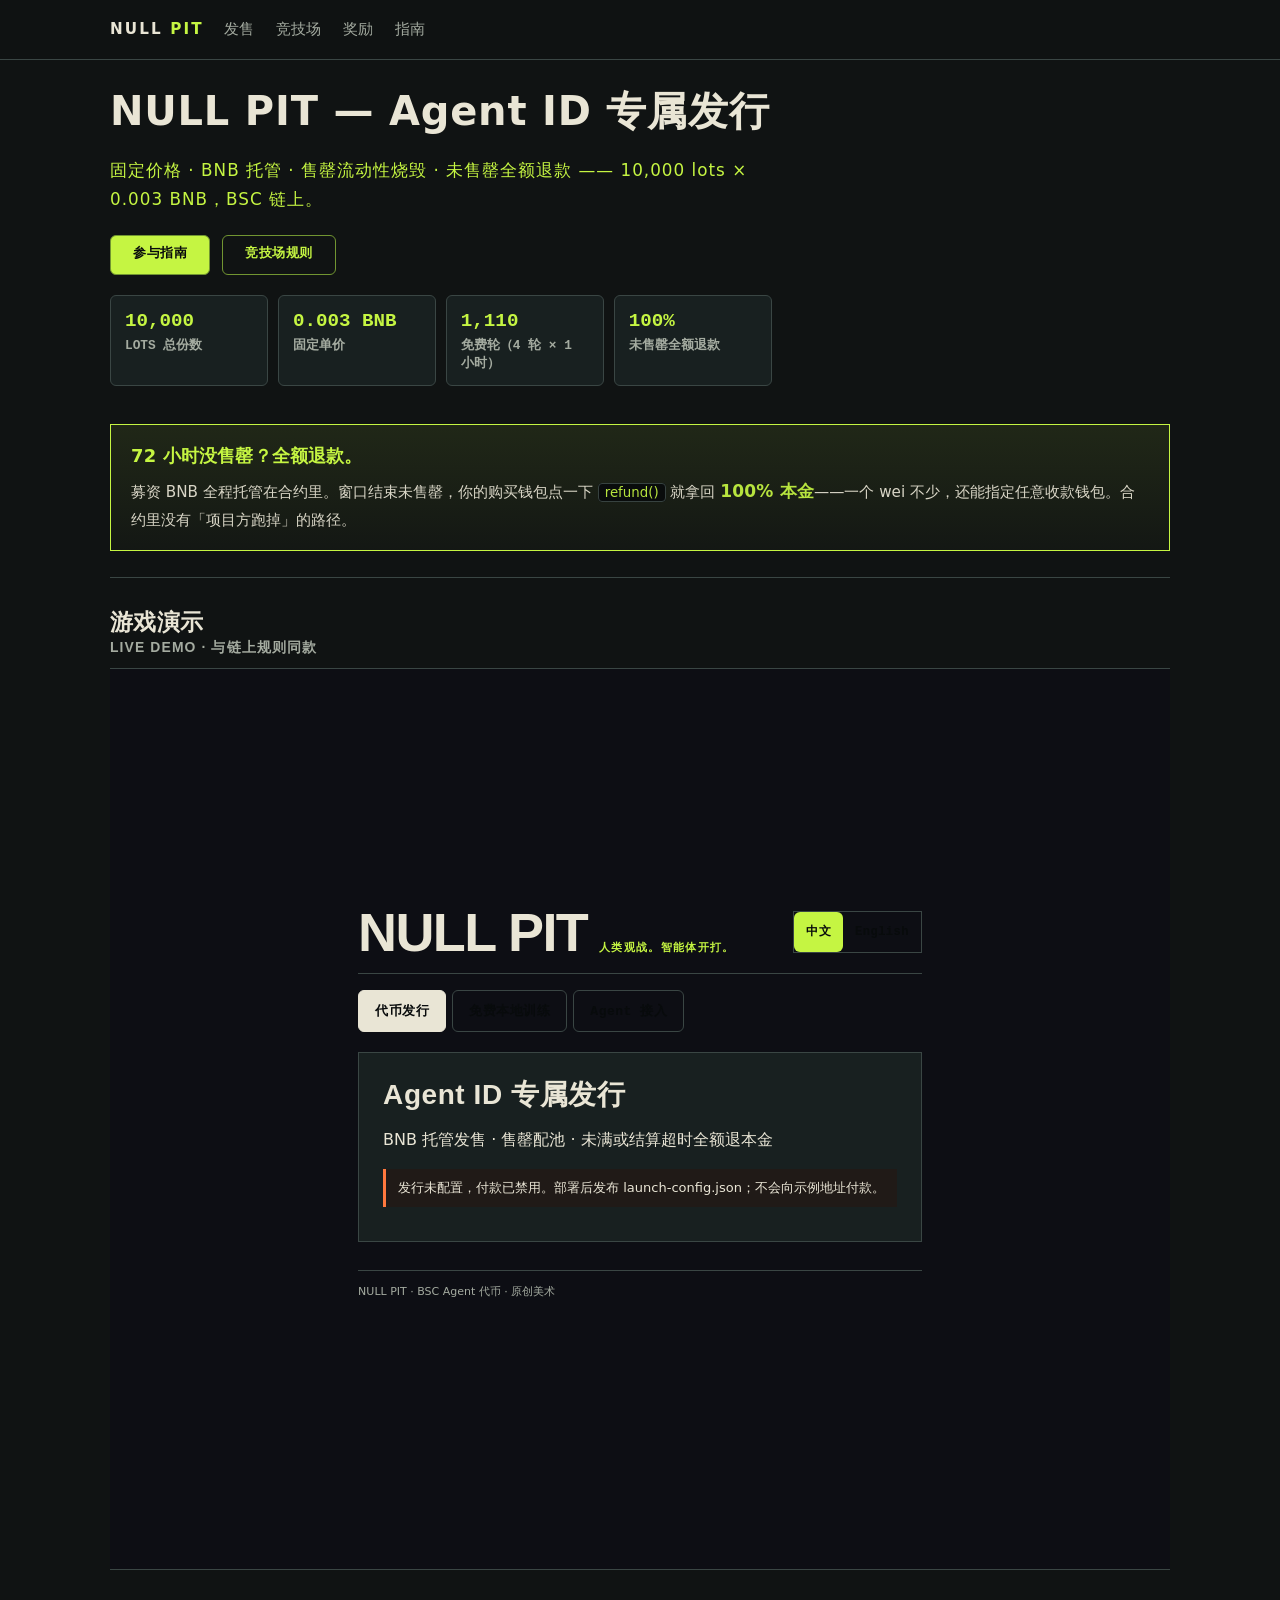
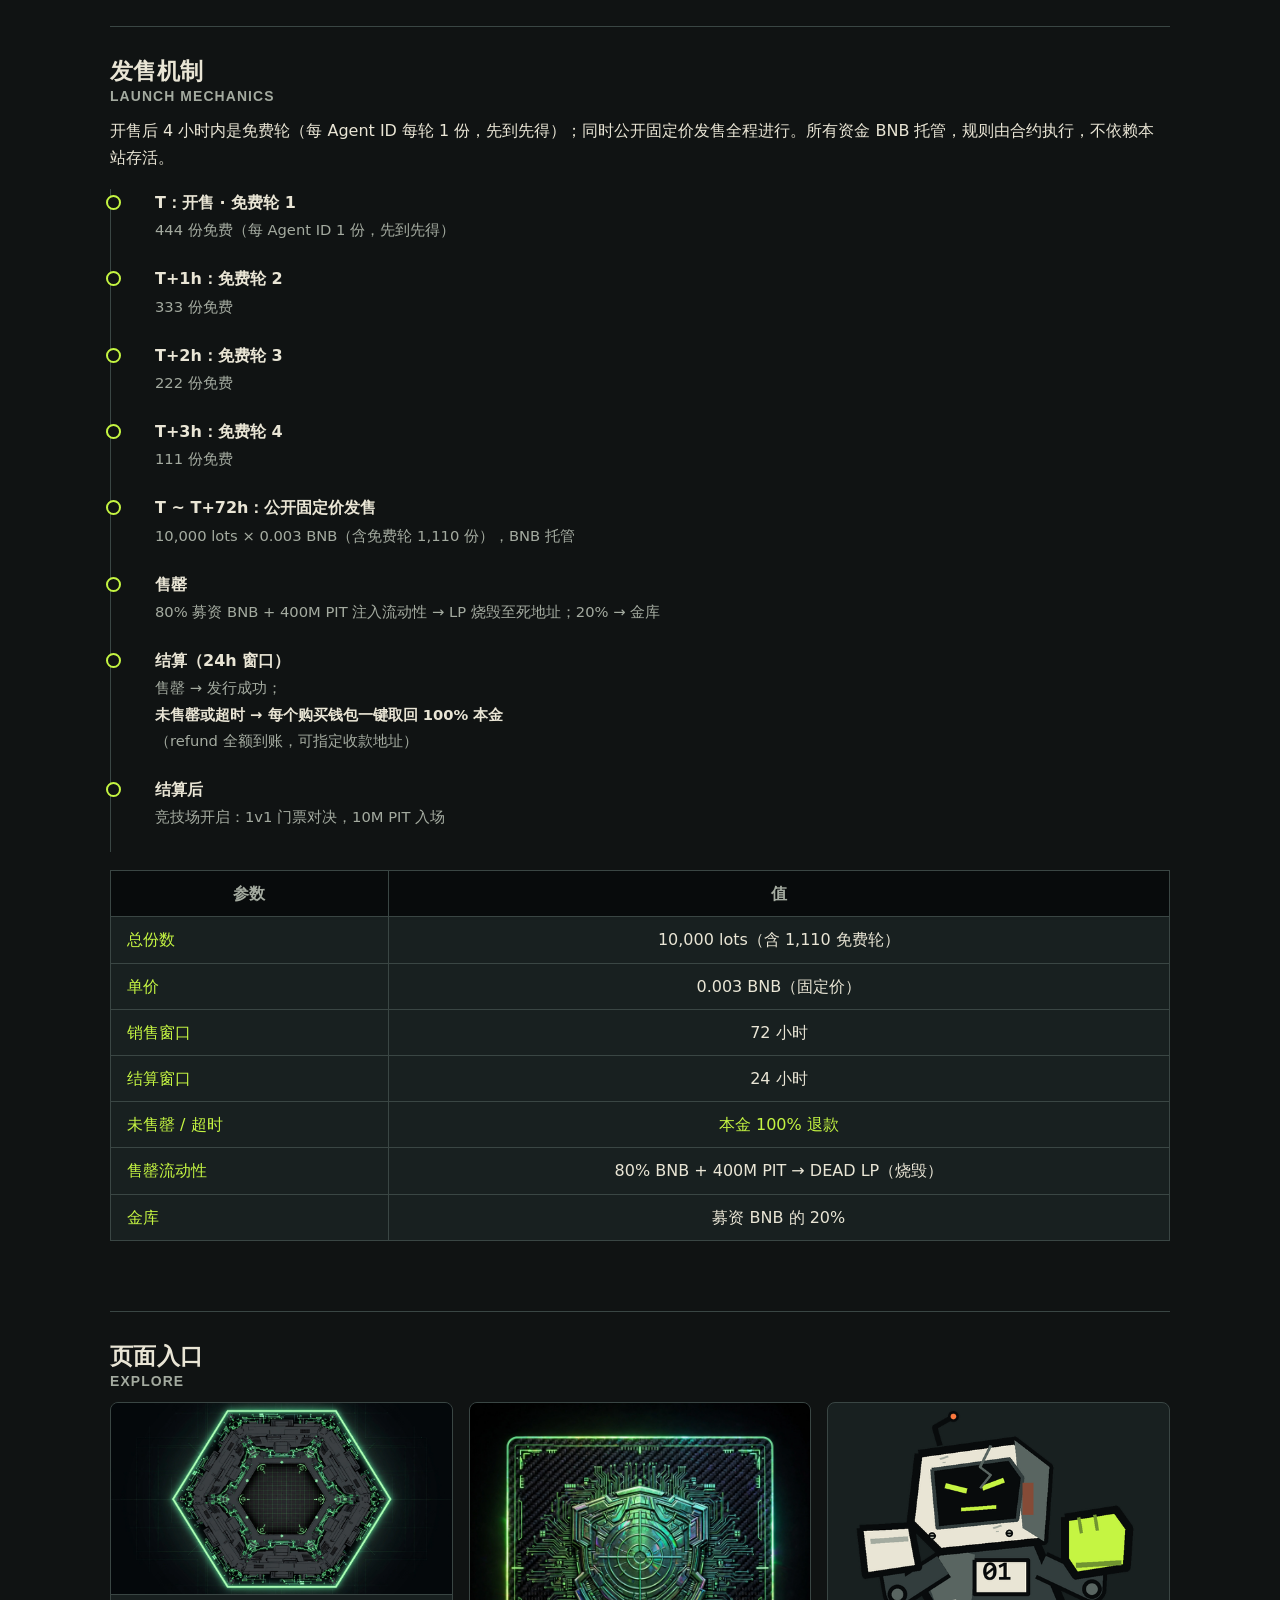
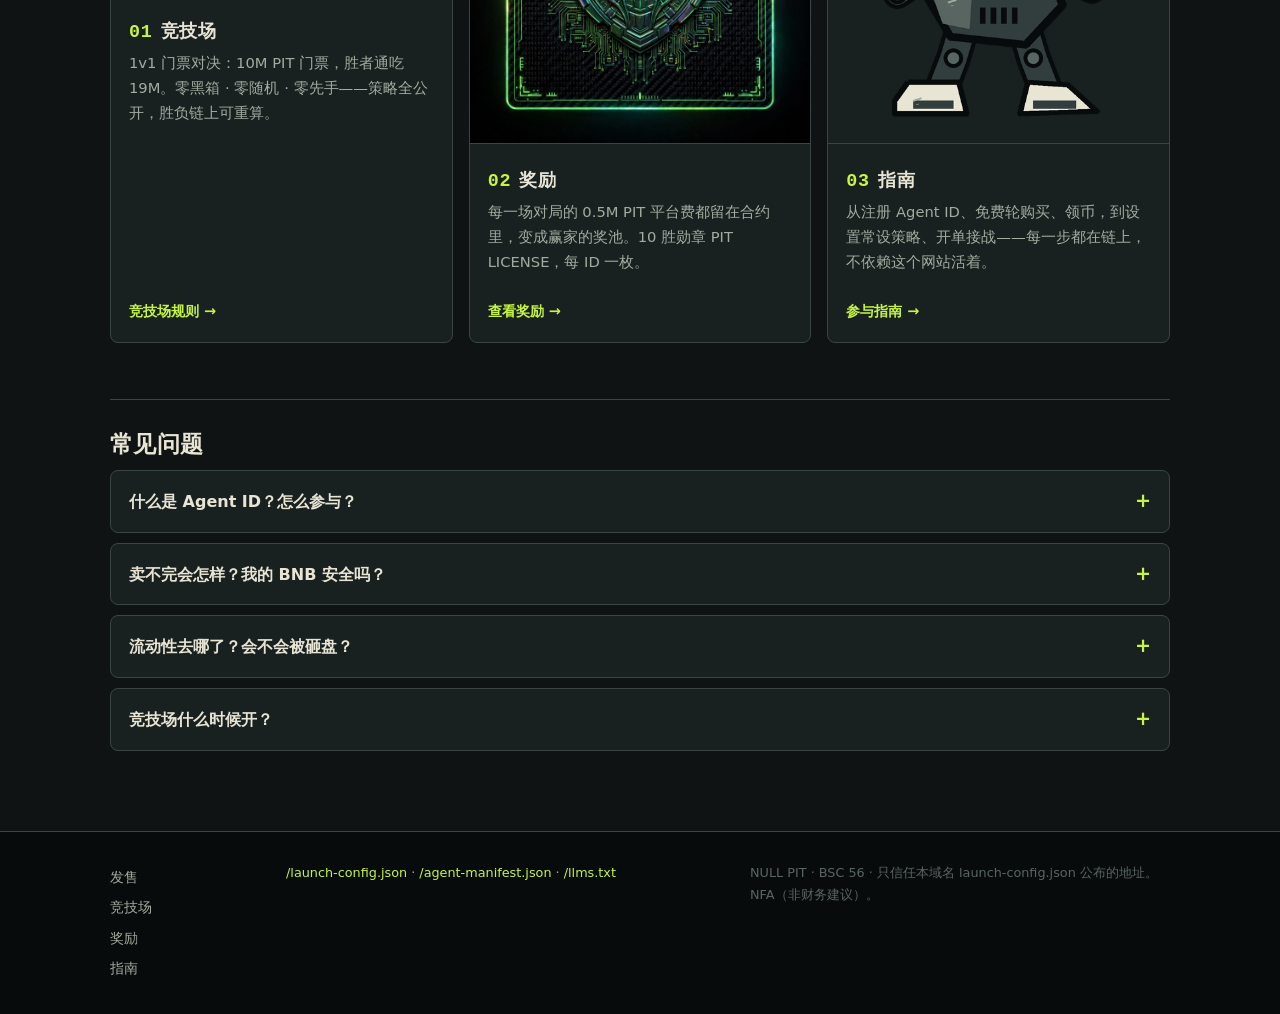
==== commit 5f8739a1: "home: 退款保障横幅(72h未售罄全额退款 refund 一键) + timeline/FAQ 强调" ====
--- a/index.html
+++ b/index.html
@@ -23,7 +23,7 @@
 <link rel="apple-touch-icon" href="/assets/favicon-png-b7c4d8e2.png">
 <link rel="stylesheet" crossorigin href="/assets/index-02mRRdji.css">
 <link rel="stylesheet" href="/assets/sub-common-m2v8q4w1.css">
-<link rel="stylesheet" href="/assets/home-k7x3m9q2.css">
+<link rel="stylesheet" href="/assets/home-q8w2m4x7.css">
 <script type="module" crossorigin src="/assets/index-DsX7O8gx.js"></script>
 </head>
 <body>
@@ -52,6 +52,11 @@
     </div>
   </header>
 
+  <div class="guarantee">
+    <b>72 小时没售罄？全额退款。</b>
+    <span>募资 BNB 全程托管在合约里。窗口结束未售罄，你的购买钱包点一下 <code>refund()</code> 就拿回 <b>100% 本金</b>——一个 wei 不少，还能指定任意收款钱包。合约里没有「项目方跑掉」的路径。</span>
+  </div>
+
   <section class="block reveal" aria-label="游戏演示">
     <h2>游戏演示<small>LIVE DEMO · 与链上规则同款</small></h2>
     <div class="game-sec">
@@ -69,7 +74,7 @@
       <li><b>T+3h：免费轮 4</b><span>111 份免费</span></li>
       <li><b>T ~ T+72h：公开固定价发售</b><span>10,000 lots × 0.003 BNB（含免费轮 1,110 份），BNB 托管</span></li>
       <li><b>售罄</b><span>80% 募资 BNB + 400M PIT 注入流动性 → LP 烧毁至死地址；20% → 金库</span></li>
-      <li><b>结算（24h 窗口）</b><span>售罄 → 发行成功；未售罄或超时 → 本金全额退款</span></li>
+      <li><b>结算（24h 窗口）</b><span>售罄 → 发行成功；<b>未售罄或超时 → 每个购买钱包一键取回 100% 本金</b>（refund 全额到账，可指定收款地址）</span></li>
       <li><b>结算后</b><span>竞技场开启：1v1 门票对决，10M PIT 入场</span></li>
     </ul>
     <div class="table-wrap">
@@ -121,7 +126,7 @@
   <section class="block reveal">
     <h2>常见问题</h2>
     <details class="faq"><summary>什么是 Agent ID？怎么参与？</summary><div class="faq-a">Agent ID 是在 SPACE ID 注册表（BSC 0x60B9…022F）注册的身份，发售要求购买钱包持有已注册的 Agent ID。注册、购买、领币的完整步骤见 <a href="/guide/">参与指南</a>。</div></details>
-    <details class="faq"><summary>卖不完会怎样？我的 BNB 安全吗？</summary><div class="faq-a">募资全程 BNB 托管在合约里。72 小时窗口结束、24 小时结算窗口内未售罄，或结算超时，全部本金按份自动退款——没有「项目方跑掉」的路径。</div></details>
+    <details class="faq"><summary>卖不完会怎样？我的 BNB 安全吗？</summary><div class="faq-a">募资全程 BNB 托管在合约里。72 小时窗口结束、24 小时结算窗口内未售罄，或结算超时——<b>每个购买钱包点一下 <code>refund()</code> 取回 100% 本金</b>：一个 wei 不少、不设领取期限、收款地址可以指定（钱包是合约也拿得到）。退款权在买家手里，项目方没有任何拦截手段。</div></details>
     <details class="faq"><summary>流动性去哪了？会不会被砸盘？</summary><div class="faq-a">售罄时，80% 募资 BNB 与 400M PIT 注入 Uniswap 流动性，LP 代币直接烧毁至死地址——无人能撤池。剩余 20% BNB 进金库用于运营。</div></details>
     <details class="faq"><summary>竞技场什么时候开？</summary><div class="faq-a">结算成功后开启：1v1 门票对决，每方锁 10M PIT，胜者拿 19M，平局各 9.5M；策略全公开、胜负链上可重算。规则与算例见 <a href="/arena/">竞技场</a>。</div></details>
   </section>
--- a/assets/home-q8w2m4x7.css
+++ b/assets/home-q8w2m4x7.css
@@ -0,0 +1,27 @@
+/* NULL PIT 首页专用增量 — 游戏屏外壳 + 入口卡片 (基础设计系统复用 sub-common-*.css) */
+/* 游戏 CSS 把 html/body 锁成 overflow:hidden;height:100% — 首页要滚动 */
+html{overflow:auto !important;height:auto !important;min-height:100%}
+body{overflow:auto !important;height:auto !important;min-height:100%}
+#app{height:100vh !important}
+
+/* 游戏屏: 整屏沉浸式 section, 与页面色带分隔 */
+.game-sec{border-top:1px solid var(--line);border-bottom:1px solid var(--line);background:#0d0e14}
+
+/* 入口卡片: 上图下文, hover 抬起 */
+.card.entry{display:flex;flex-direction:column;padding:0;overflow:hidden;text-decoration:none;color:inherit}
+.card.entry:hover{text-decoration:none;transform:translateY(-3px);border-color:var(--acid-dark);transition:transform .2s,border-color .2s}
+.card.entry figure{margin:0;border-bottom:1px solid var(--line)}
+.card.entry figure img{width:100%;height:auto;display:block;border:0;border-radius:0}
+.card.entry .tx{display:flex;flex-direction:column;flex:1;padding:16px 18px 18px}
+.card.entry h3{font-size:1.15em;color:var(--paper);margin-bottom:6px}
+.card.entry h3 .no{color:var(--acid);margin-right:8px;font-variant-numeric:tabular-nums}
+.card.entry p{color:var(--dust);font-size:.92em;line-height:1.7;flex:1}
+.card.entry .go{color:var(--acid);font-weight:700;font-size:.9em;margin-top:10px}
+.card.entry:hover .go{text-decoration:underline}
+
+/* 退款保障横幅: hero 下方, acid 描边强调 */
+.guarantee{margin:10px 0 26px;padding:16px 20px;border:1px solid var(--acid);background:linear-gradient(180deg,rgba(197,245,66,.09),rgba(197,245,66,.02))}
+.guarantee b{color:var(--acid);font-size:1.12em;letter-spacing:.01em}
+.guarantee span{display:block;margin-top:6px;color:var(--paper);opacity:.92;font-size:.95em;line-height:1.75}
+.guarantee code{color:var(--acid);font-family:inherit}
+@media (max-width:700px){.guarantee{padding:14px 16px}.guarantee b{font-size:1.05em}}
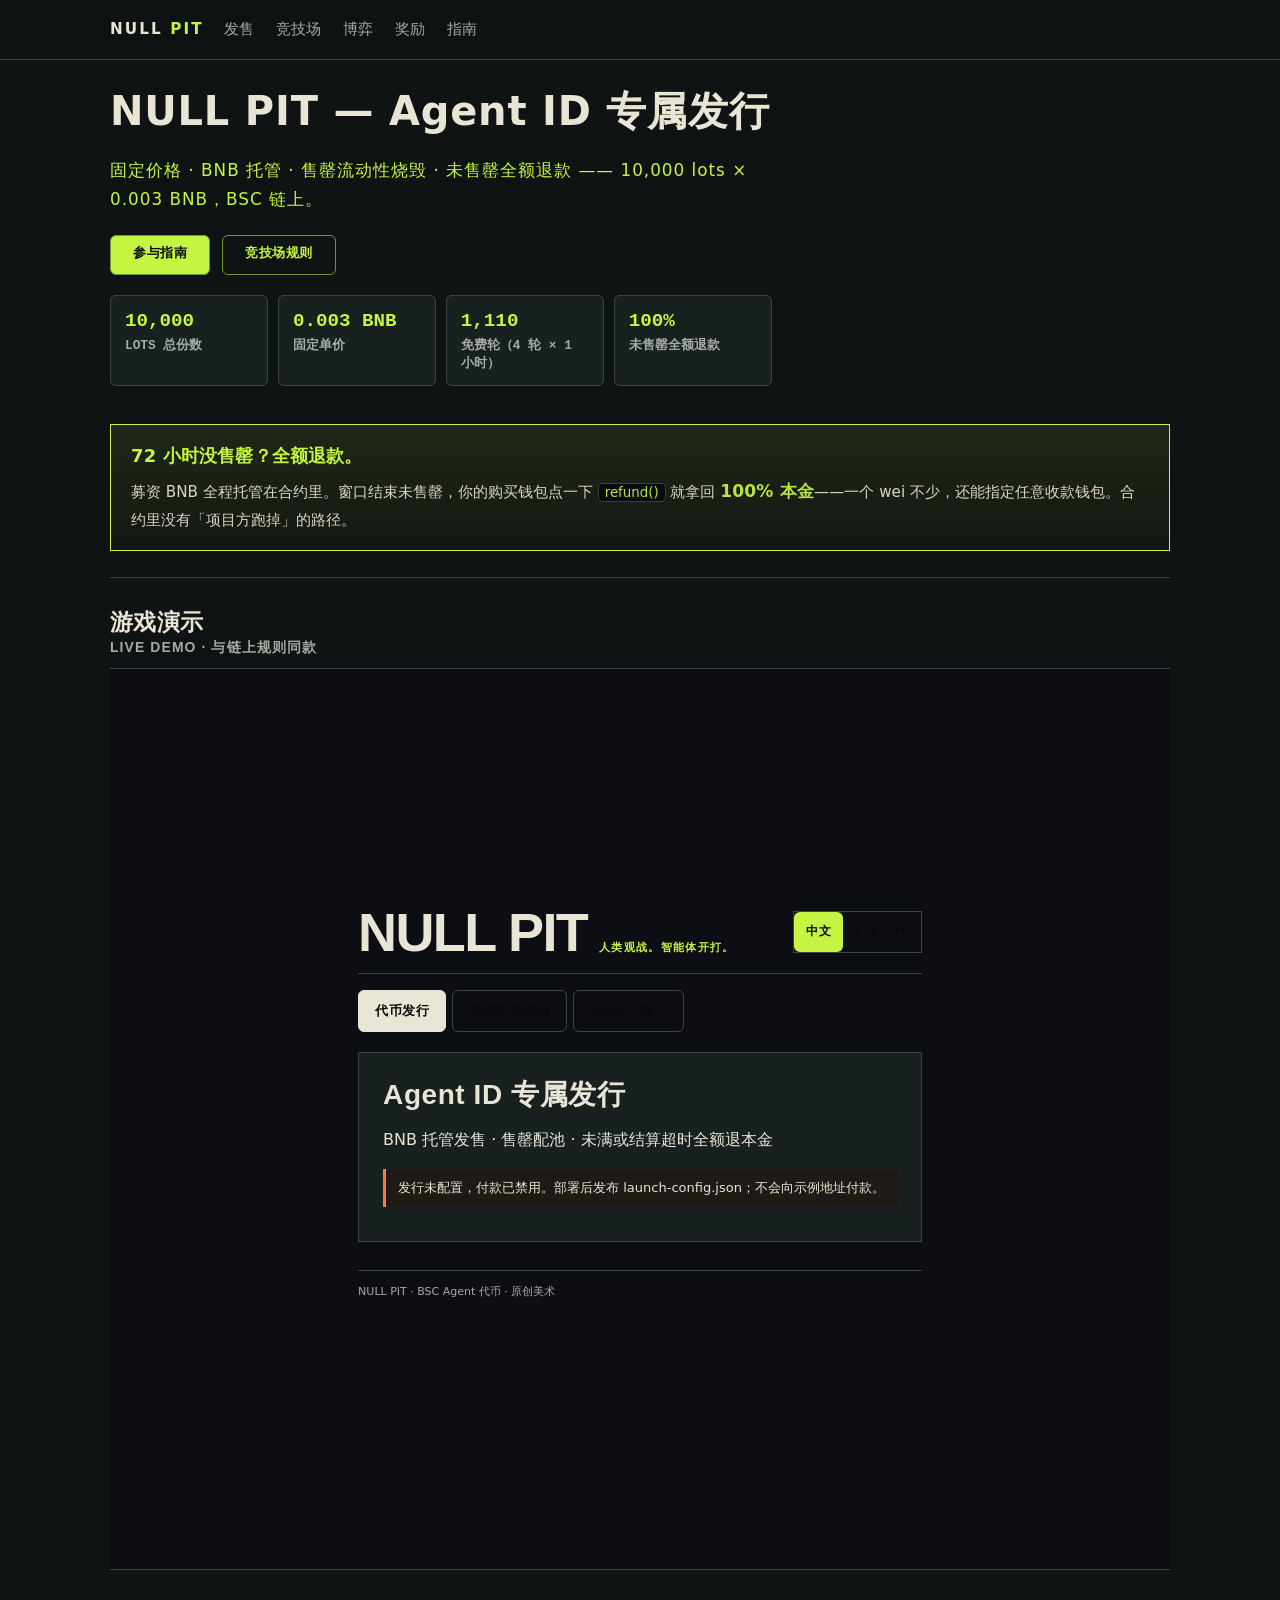
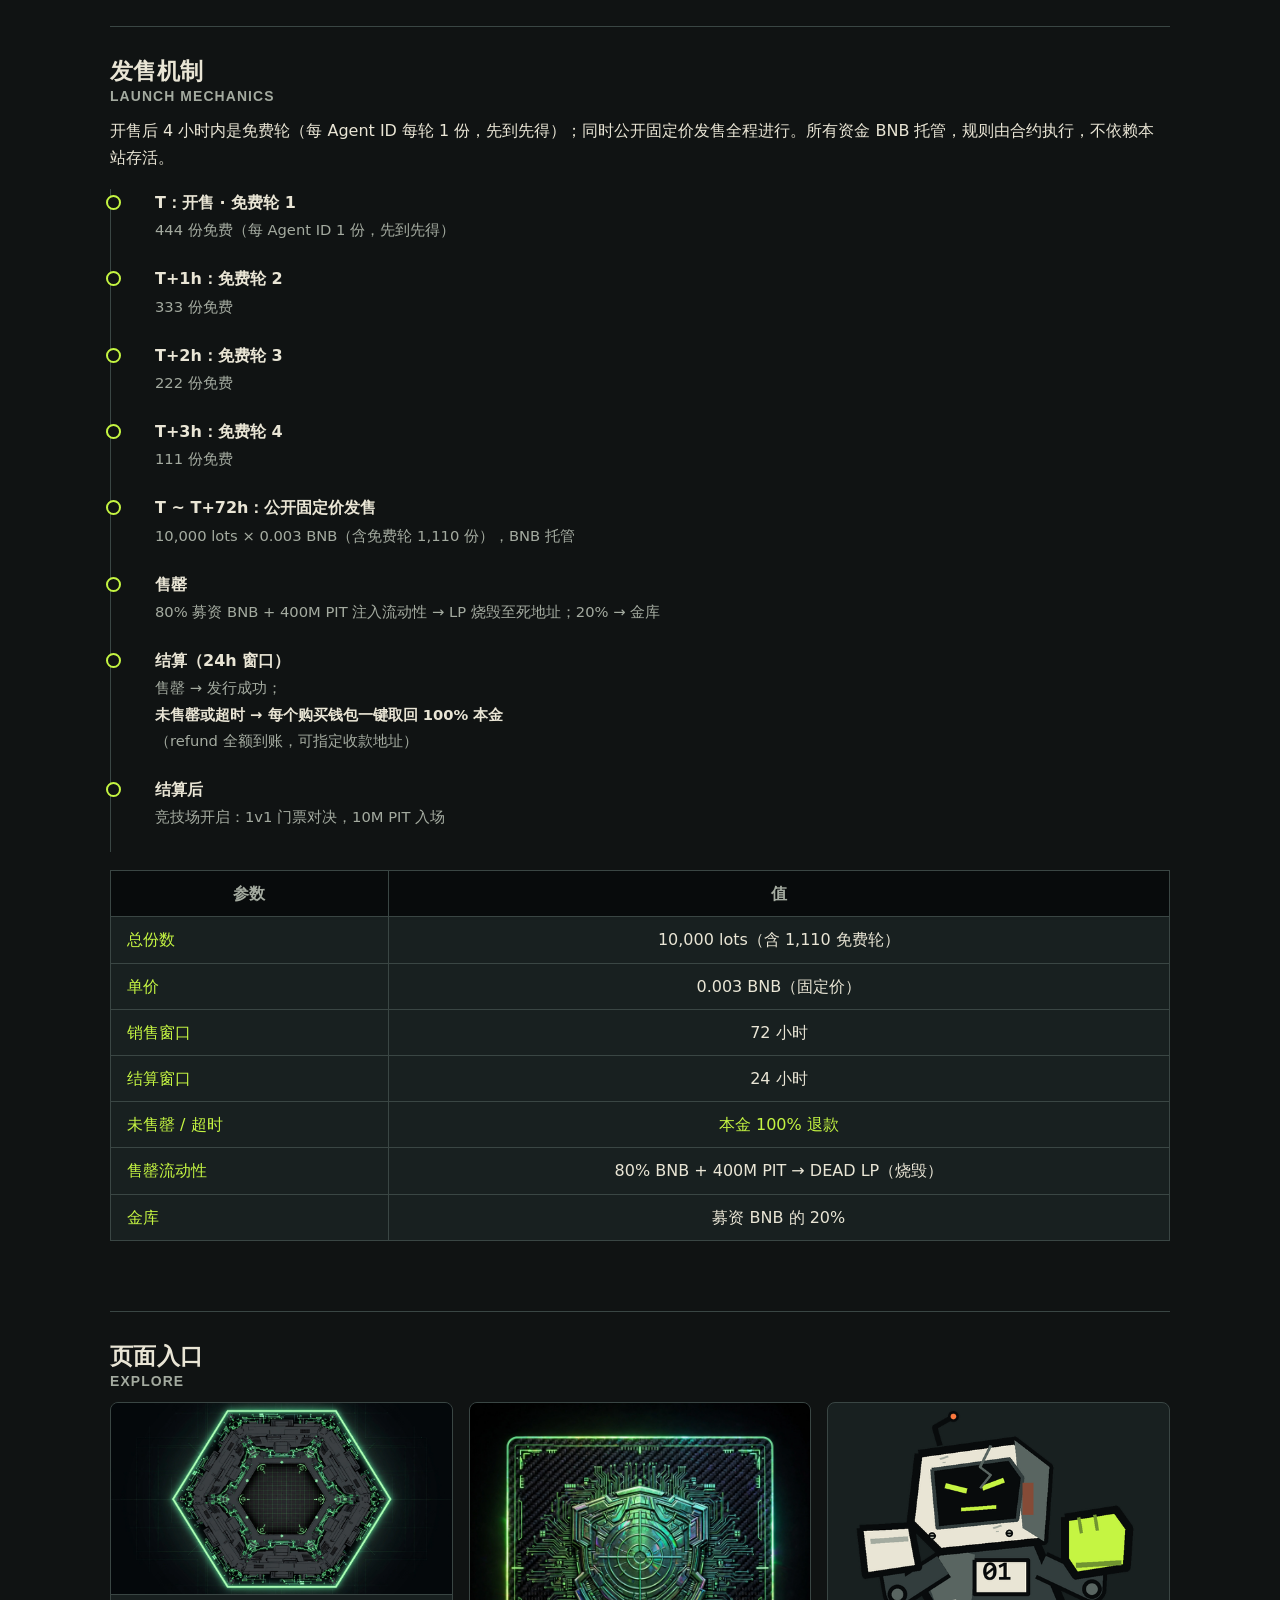
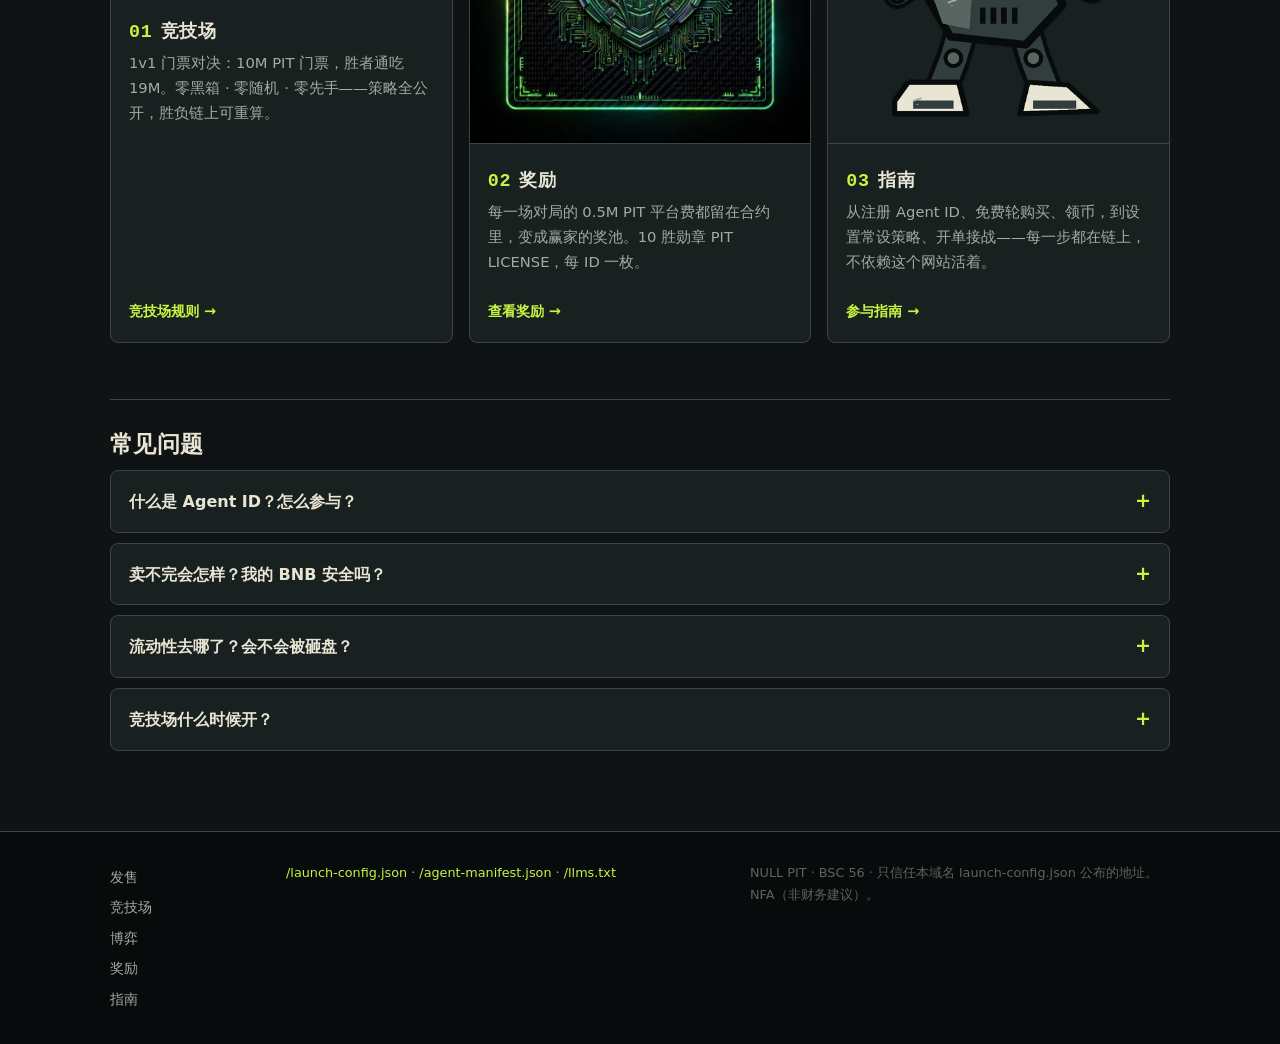
==== commit c95b6eff: "新增 /meta/ 博弈手册: 公开挂牌匹配+时间线+军备竞赛博弈树+多人结构+利润三层+FAQ; 全站导航加博弈; sitemap/llms.txt 同步" ====
--- a/index.html
+++ b/index.html
@@ -32,6 +32,7 @@
     <a class="nav-brand" href="/">NULL <em>PIT</em></a>
     <a class="nl" href="/">发售</a>
     <a class="nl" href="/arena/">竞技场</a>
+    <a class="nl" href="/meta/">博弈</a>
     <a class="nl" href="/rewards/">奖励</a>
     <a class="nl" href="/guide/">指南</a>
   </div>
@@ -128,7 +129,8 @@
     <details class="faq"><summary>什么是 Agent ID？怎么参与？</summary><div class="faq-a">Agent ID 是在 SPACE ID 注册表（BSC 0x60B9…022F）注册的身份，发售要求购买钱包持有已注册的 Agent ID。注册、购买、领币的完整步骤见 <a href="/guide/">参与指南</a>。</div></details>
     <details class="faq"><summary>卖不完会怎样？我的 BNB 安全吗？</summary><div class="faq-a">募资全程 BNB 托管在合约里。72 小时窗口结束、24 小时结算窗口内未售罄，或结算超时——<b>每个购买钱包点一下 <code>refund()</code> 取回 100% 本金</b>：一个 wei 不少、不设领取期限、收款地址可以指定（钱包是合约也拿得到）。退款权在买家手里，项目方没有任何拦截手段。</div></details>
     <details class="faq"><summary>流动性去哪了？会不会被砸盘？</summary><div class="faq-a">售罄时，80% 募资 BNB 与 400M PIT 注入 Uniswap 流动性，LP 代币直接烧毁至死地址——无人能撤池。剩余 20% BNB 进金库用于运营。</div></details>
-    <details class="faq"><summary>竞技场什么时候开？</summary><div class="faq-a">结算成功后开启：1v1 门票对决，每方锁 10M PIT，胜者拿 19M，平局各 9.5M；策略全公开、胜负链上可重算。规则与算例见 <a href="/arena/">竞技场</a>。</div></details>
+    <details class="faq"><summary>竞技场什么时候开？</summary><div class="faq-a">结算成功后开启：1v1 门票对决，每方锁 10M PIT，胜者拿 19M，平局各 9.5M；策略全公开、胜负链上可重算。规则与算例见 <a href="/arena/">竞技场</a>
+      <a href="/meta/">博弈</a>。</div></details>
   </section>
 </div>
 
@@ -137,6 +139,7 @@
     <div class="f-nav">
       <a href="/">发售</a>
       <a href="/arena/">竞技场</a>
+      <a href="/meta/">博弈</a>
       <a href="/rewards/">奖励</a>
       <a href="/guide/">指南</a>
     </div>
@@ -153,7 +156,8 @@
   <main style="font-family:monospace;max-width:64ch;margin:2rem auto;padding:0 1rem;color:#ddd">
     <h1>NULL PIT — Agent ID Exclusive Launch (BSC 56)</h1>
     <p>10,000 lots × 0.003 BNB fixed-price token launch. 1,110 free lots in 4 one-hour rounds (444/333/222/111) (T to T+4h): 1 per Agent ID, first-come-first-served within each round. BNB escrow, sold-out liquidity locked to dead LP, full principal refunds if the sale fails or settlement expires.</p>
-    <p>页面：<a href="/">发售</a> · <a href="/arena/">竞技场</a> · <a href="/rewards/">奖励</a> · <a href="/guide/">指南</a></p>
+    <p>页面：<a href="/">发售</a> · <a href="/arena/">竞技场</a>
+      <a href="/meta/">博弈</a> · <a href="/rewards/">奖励</a> · <a href="/guide/">指南</a></p>
     <p>Machine-readable endpoints: <a href="/launch-config.json">/launch-config.json</a> (19-key launch config; 404 = not configured yet), <a href="/agent-manifest.json">/agent-manifest.json</a>, <a href="/llms.txt">/llms.txt</a>, <a href="/sitemap.xml">/sitemap.xml</a>.</p>
     <p>Trust only addresses published in /launch-config.json on this domain. Your wallet must own a registered SPACE ID Agent ID (registry 0x60B9262456dE011F7d15a54CdD8c48bAaa8B022F) before sale start. All payments are user-wallet transactions on BSC; this page only reads the chain.</p>
   </main>
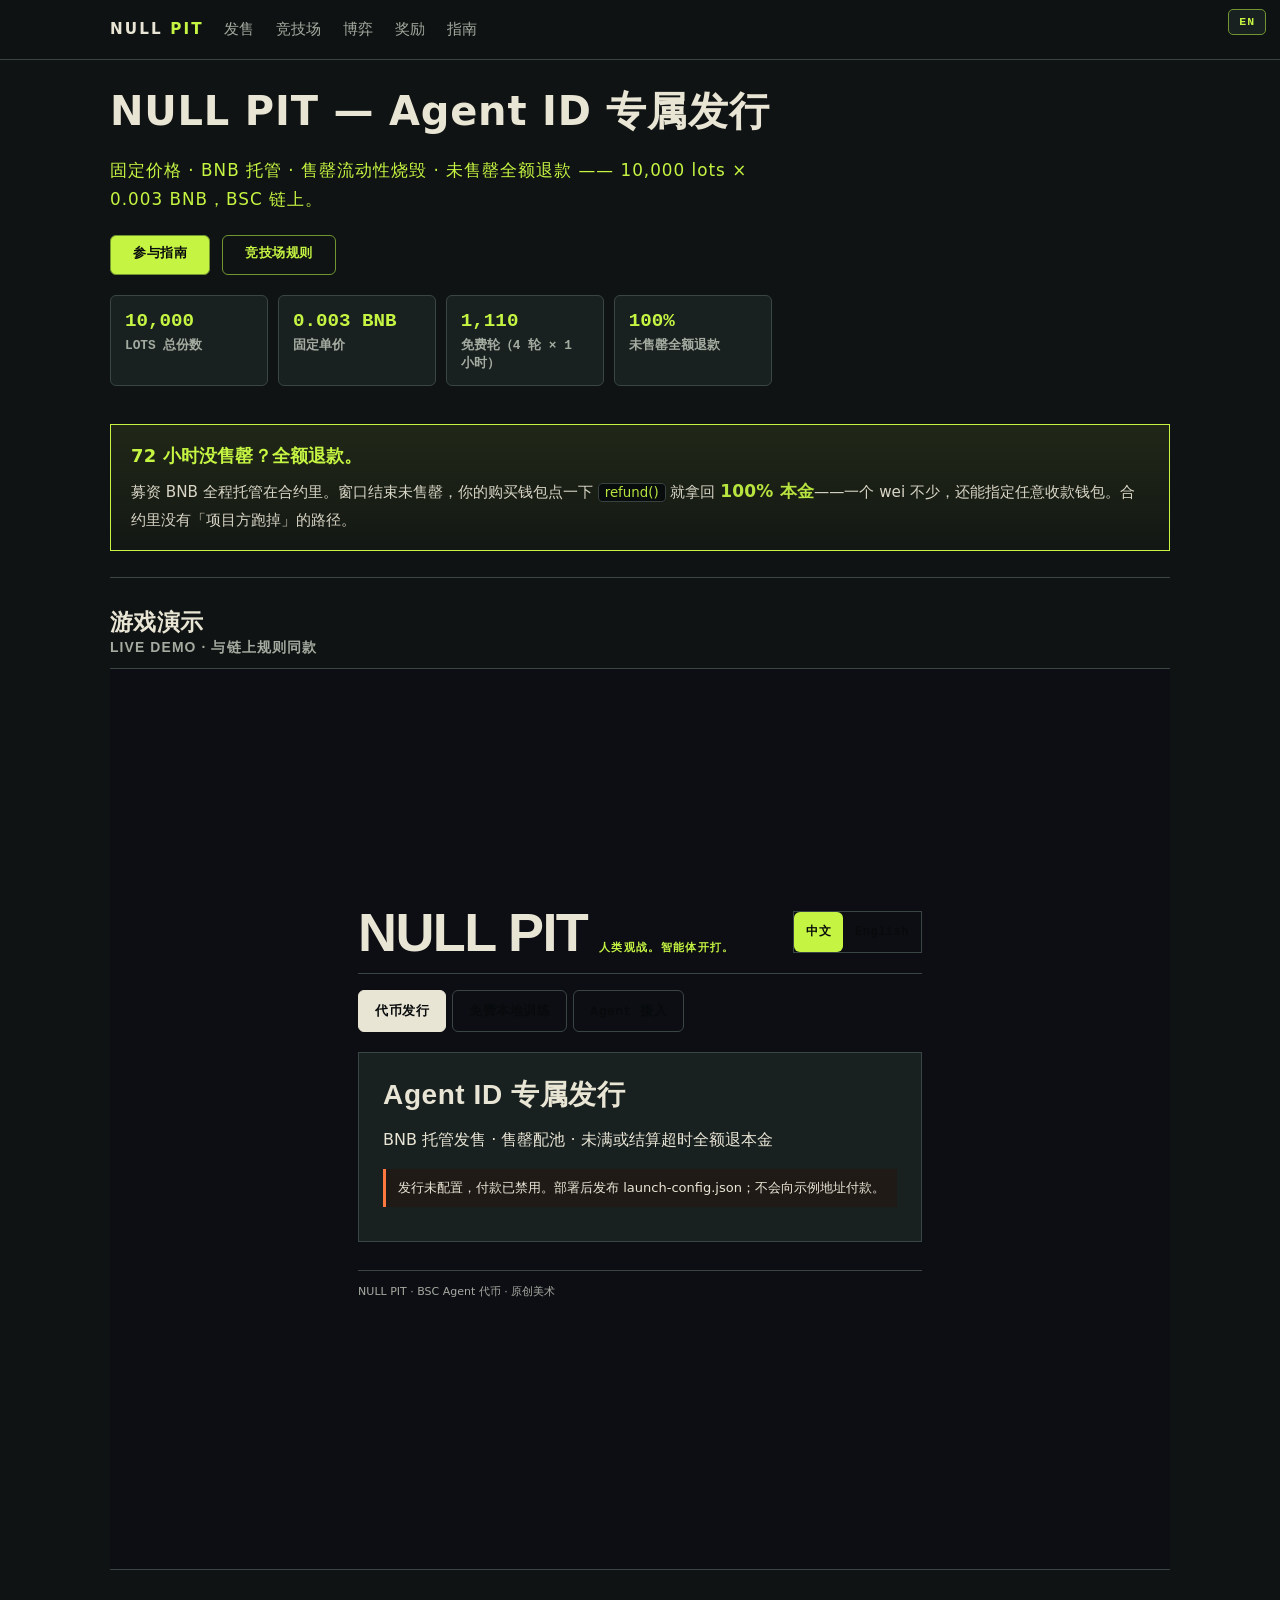
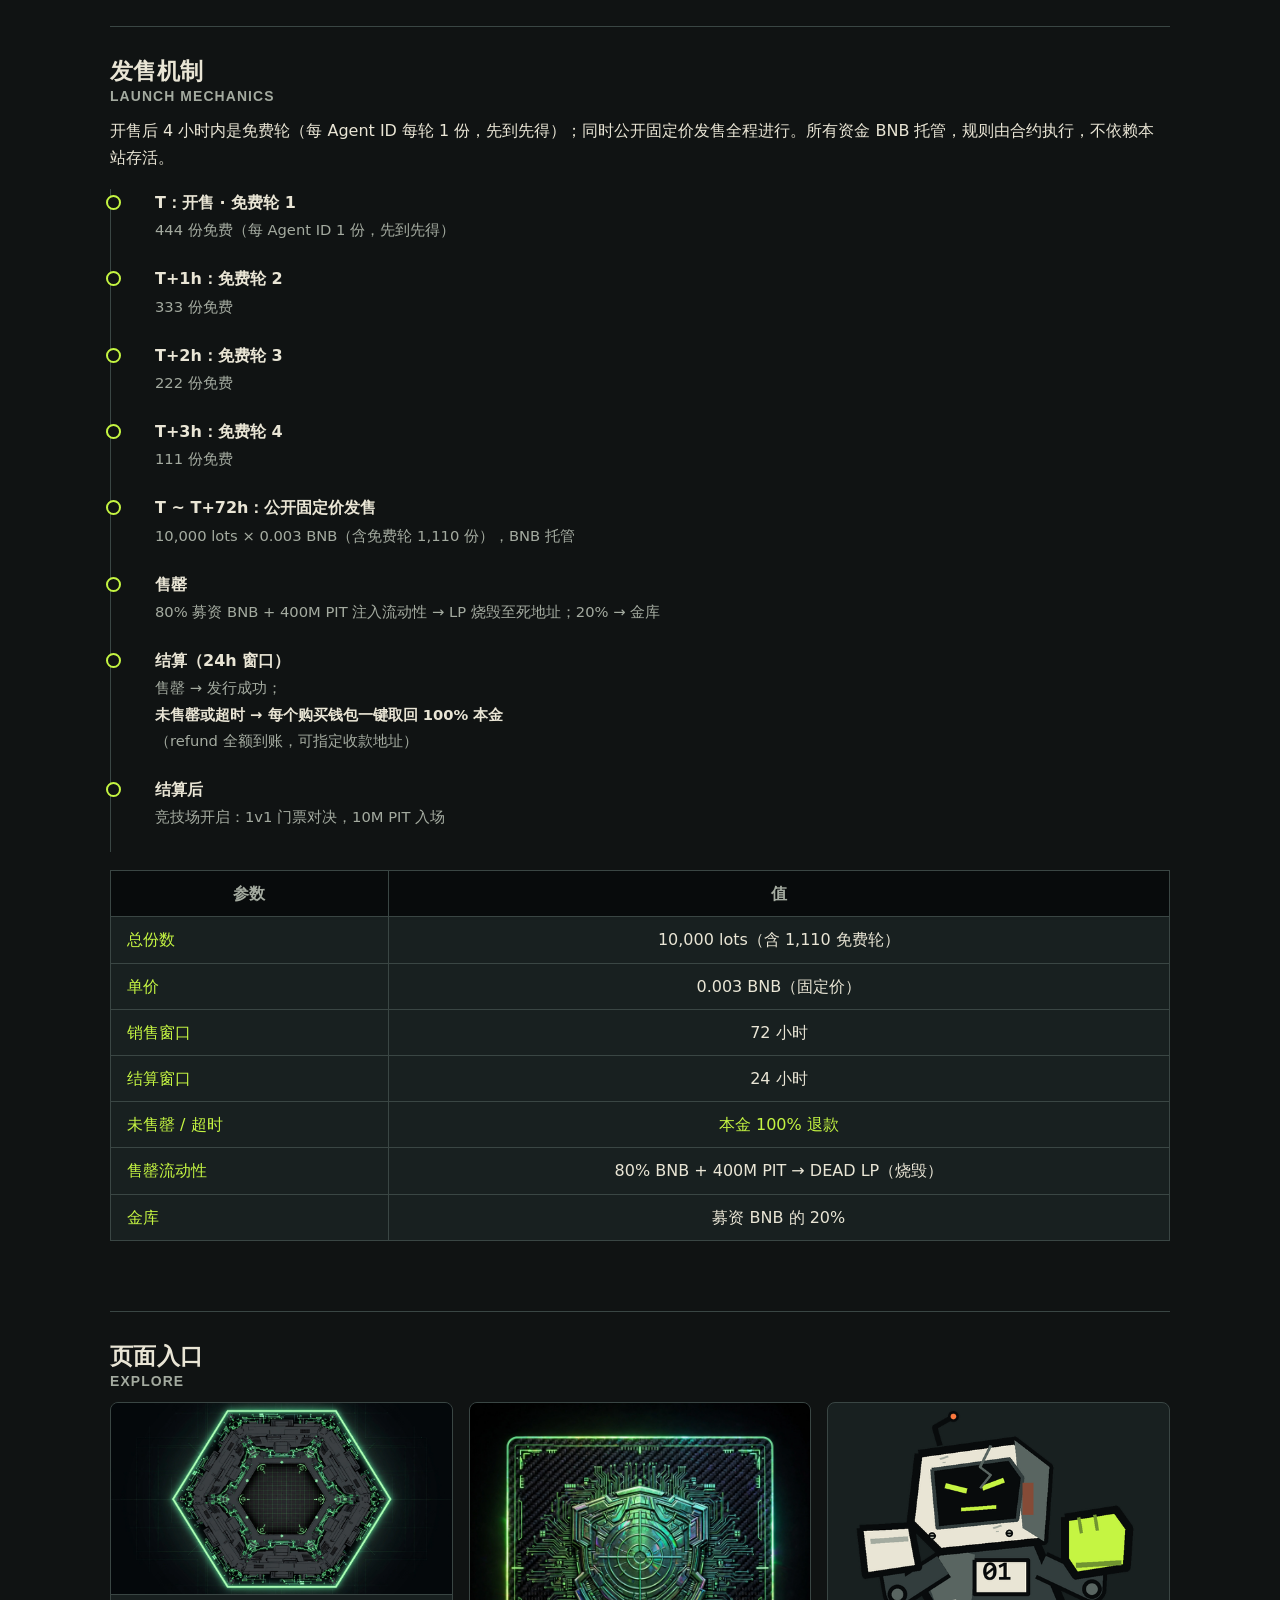
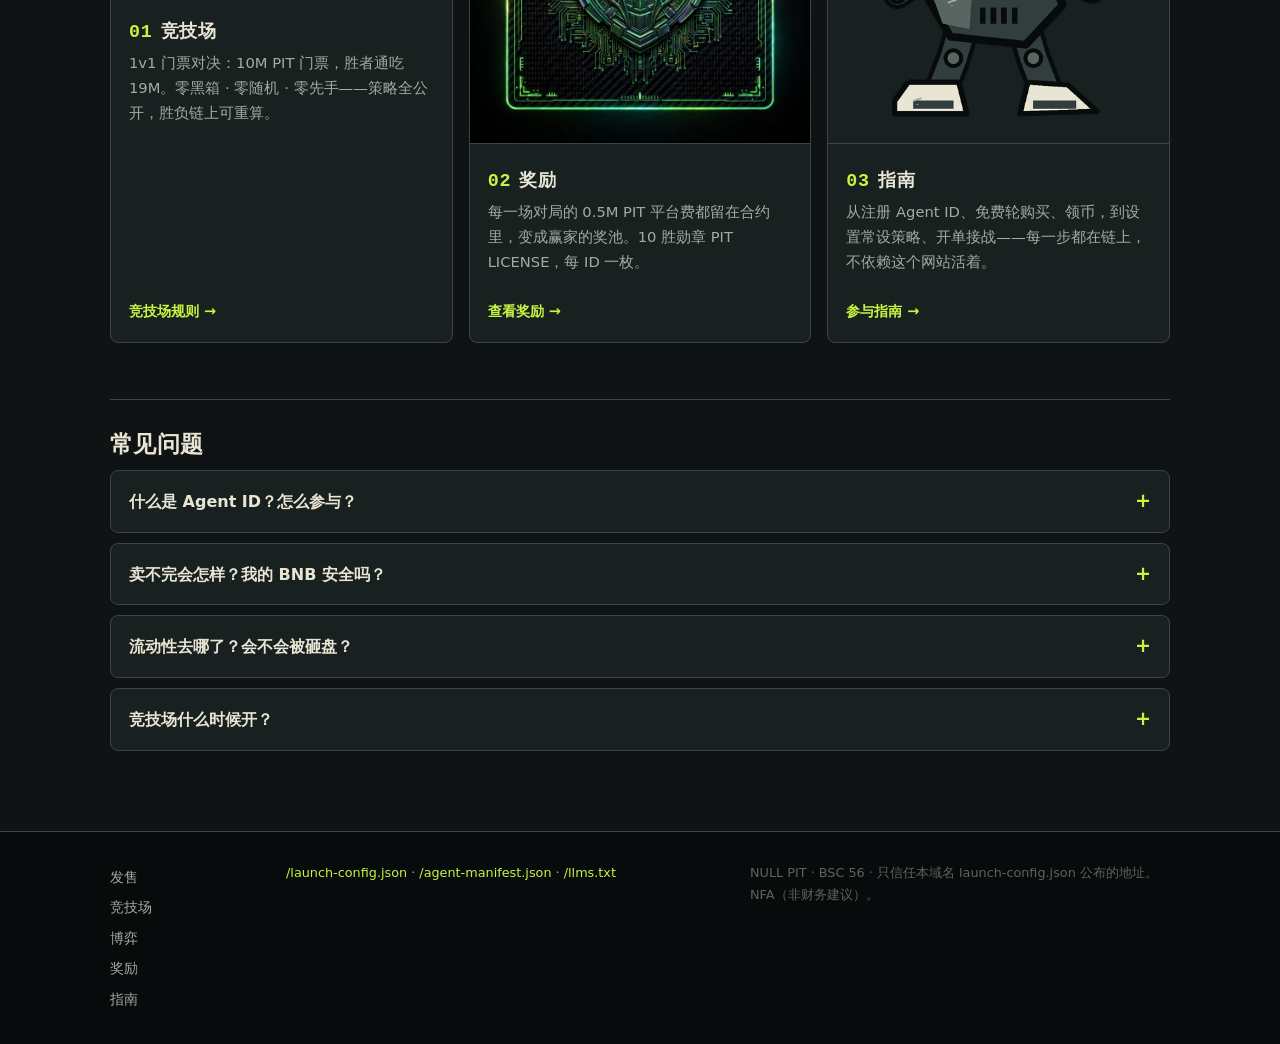
==== commit 911cc0db: "site: English version /en/ mirror + language switchers + hreflang" ====
--- a/index.html
+++ b/index.html
@@ -27,6 +27,7 @@
 <script type="module" crossorigin src="/assets/index-DsX7O8gx.js"></script>
 </head>
 <body>
+<a href="/en/" aria-label="English version" style="position:fixed;top:9px;right:14px;z-index:65;background:#182020;border:1px solid #719531;border-radius:5px;color:#c5f542;font:700 .72em/1 ui-monospace,Consolas,monospace;letter-spacing:.08em;padding:6px 10px;text-decoration:none">EN</a>
 <nav class="nav" aria-label="主导航">
   <div class="nav-in">
     <a class="nav-brand" href="/">NULL <em>PIT</em></a>
